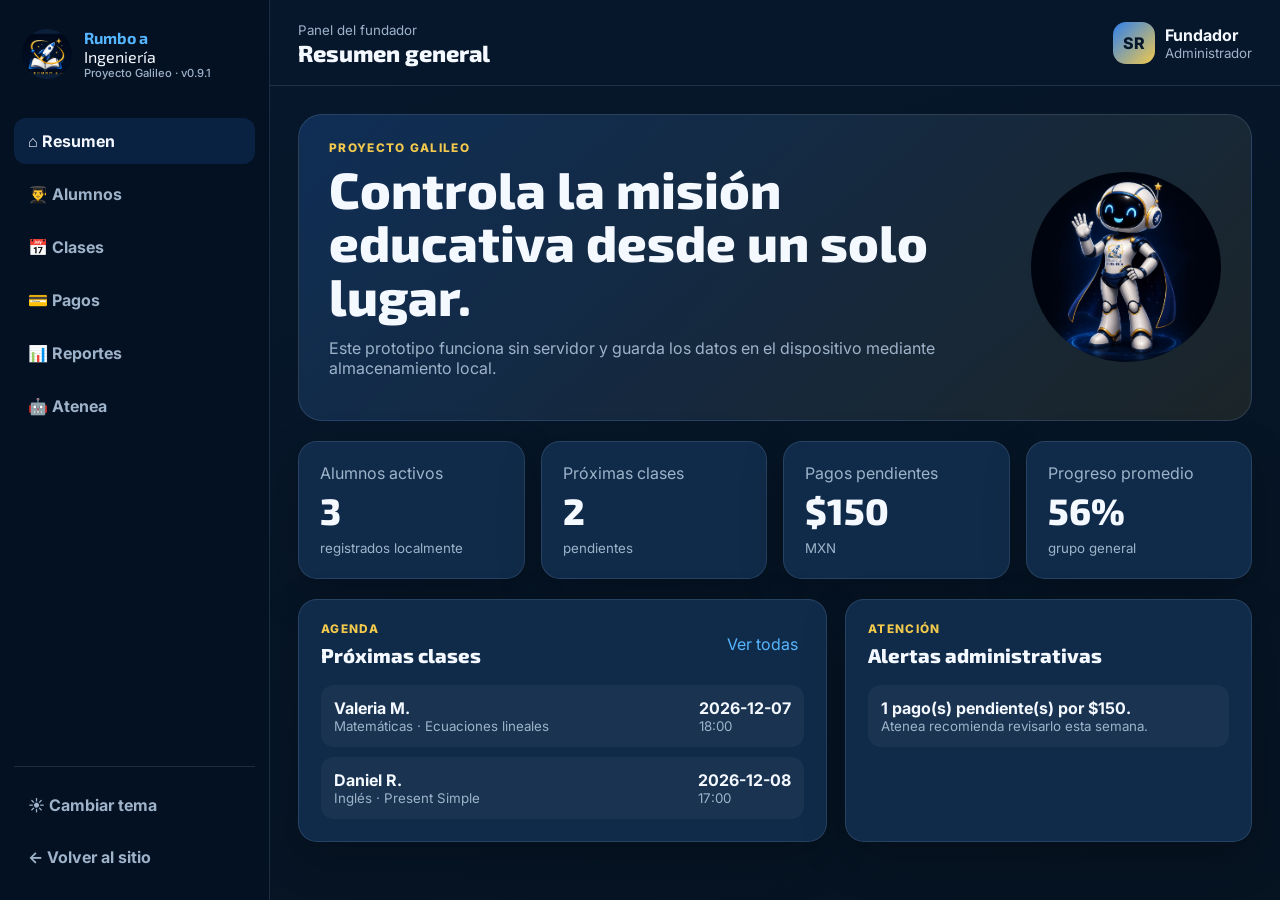
==== admin.html @ c438b839 "Add files via upload" ====
<!doctype html>
<html lang="es">
<head>
  <meta charset="utf-8">
  <meta name="viewport" content="width=device-width,initial-scale=1">
  <meta name="theme-color" content="#07182d">
  <title>Panel Galileo | Rumbo a Ingeniería v0.9.1</title>
  <link rel="icon" href="favicon.png">
  <link rel="preconnect" href="https://fonts.googleapis.com">
  <link rel="preconnect" href="https://fonts.gstatic.com" crossorigin>
  <link href="https://fonts.googleapis.com/css2?family=Exo+2:wght@600;700;800&family=Inter:wght@400;500;600;700&display=swap" rel="stylesheet">
  <link rel="stylesheet" href="admin.css">
</head>
<body>
<div class="app-shell">
  <aside class="sidebar" id="sidebar">
    <a href="index.html" class="brand"><img src="favicon.png" alt=""><span><b>Rumbo a</b> Ingeniería<small>Proyecto Galileo · v0.9.1</small></span></a>
    <nav>
      <button class="nav-item active" data-view="dashboard">⌂ <span>Resumen</span></button>
      <button class="nav-item" data-view="students">👨‍🎓 <span>Alumnos</span></button>
      <button class="nav-item" data-view="classes">📅 <span>Clases</span></button>
      <button class="nav-item" data-view="payments">💳 <span>Pagos</span></button>
      <button class="nav-item" data-view="reports">📊 <span>Reportes</span></button>
      <button class="nav-item" data-view="athena">🤖 <span>Atenea</span></button>
    </nav>
    <div class="sidebar-bottom">
      <button id="themeToggle">☀ Cambiar tema</button>
      <a href="index.html">← Volver al sitio</a>
    </div>
  </aside>

  <main>
    <header class="topbar">
      <button id="menuBtn" aria-label="Abrir menú">☰</button>
      <div><small>Panel del fundador</small><h1 id="viewTitle">Resumen general</h1></div>
      <div class="founder"><span>SR</span><div><b>Fundador</b><small>Administrador</small></div></div>
    </header>

    <section class="view active" id="dashboard-view">
      <div class="welcome-card">
        <div><p class="eyebrow">Proyecto Galileo</p><h2>Controla la misión educativa desde un solo lugar.</h2><p>Este prototipo funciona sin servidor y guarda los datos en el dispositivo mediante almacenamiento local.</p></div>
        <img src="atenea.jpg" alt="Atenea">
      </div>
      <div class="stats-grid">
        <article><span>Alumnos activos</span><strong id="statStudents">0</strong><small>registrados localmente</small></article>
        <article><span>Próximas clases</span><strong id="statClasses">0</strong><small>pendientes</small></article>
        <article><span>Pagos pendientes</span><strong id="statPending">$0</strong><small>MXN</small></article>
        <article><span>Progreso promedio</span><strong id="statProgress">0%</strong><small>grupo general</small></article>
      </div>
      <div class="dashboard-columns">
        <article class="panel">
          <div class="panel-head"><div><p class="eyebrow">Agenda</p><h3>Próximas clases</h3></div><button data-go="classes">Ver todas</button></div>
          <div id="upcomingList" class="list-stack"></div>
        </article>
        <article class="panel">
          <div class="panel-head"><div><p class="eyebrow">Atención</p><h3>Alertas administrativas</h3></div></div>
          <div id="alertsList" class="list-stack"></div>
        </article>
      </div>
    </section>

    <section class="view" id="students-view">
      <div class="section-head">
        <div><p class="eyebrow">Gestión académica</p><h2>Alumnos</h2><p>Registra perfiles, materias, progreso y observaciones.</p></div>
        <button class="primary" id="addStudentBtn">+ Nuevo alumno</button>
      </div>
      <div class="toolbar"><input id="studentSearch" type="search" placeholder="Buscar por nombre, grado o materia..."><select id="studentFilter"><option value="all">Todas las materias</option><option>Matemáticas</option><option>Física</option><option>Inglés</option></select></div>
      <div id="studentsGrid" class="students-grid"></div>
    </section>

    <section class="view" id="classes-view">
      <div class="section-head">
        <div><p class="eyebrow">Agenda Galileo</p><h2>Clases</h2><p>Programa sesiones y registra su estado.</p></div>
        <button class="primary" id="addClassBtn">+ Programar clase</button>
      </div>
      <div id="classesTable" class="table-wrap"></div>
    </section>

    <section class="view" id="payments-view">
      <div class="section-head">
        <div><p class="eyebrow">Control financiero</p><h2>Pagos</h2><p>Registra pagos completados y pendientes.</p></div>
        <button class="primary" id="addPaymentBtn">+ Registrar pago</button>
      </div>
      <div id="paymentsTable" class="table-wrap"></div>
    </section>

    <section class="view" id="reports-view">
      <div class="section-head"><div><p class="eyebrow">Seguimiento</p><h2>Reportes</h2><p>Resumen académico y administrativo del grupo.</p></div><button class="primary" id="printReport">Imprimir reporte</button></div>
      <div class="report-grid">
        <article class="panel"><h3>Progreso por materia</h3><div id="subjectBars"></div></article>
        <article class="panel"><h3>Indicadores generales</h3><div id="reportMetrics" class="metric-list"></div></article>
      </div>
      <article class="panel report-table"><h3>Resumen de alumnos</h3><div id="reportStudents"></div></article>
    </section>

    <section class="view" id="athena-view">
      <div class="athena-admin">
        <div class="athena-visual"><img src="atenea.jpg" alt="Atenea"></div>
        <div class="athena-content"><p class="eyebrow">Atenea Administrativa · Prototipo</p><h2>Consulta rápidamente el estado de la plataforma</h2><div id="athenaChat" class="chat"><p class="bot">Hola. Puedo mostrarte alumnos, clases, pagos pendientes y progreso general.</p></div><div class="quick-actions"><button>¿Cuántos alumnos hay?</button><button>¿Quién tiene clase próxima?</button><button>¿Cuánto falta por cobrar?</button><button>¿Cuál es el progreso promedio?</button></div><form id="athenaAdminForm"><input id="athenaAdminInput" placeholder="Escribe una pregunta administrativa..."><button>Enviar</button></form></div>
      </div>
    </section>
  </main>
</div>

<dialog id="studentDialog"><form method="dialog" id="studentForm"><h3>Registrar alumno</h3><input type="hidden" name="id"><label>Nombre<input name="name" required></label><label>Edad<input name="age" type="number" min="5" max="99" required></label><label>Grado escolar<input name="grade" required placeholder="Ej. 2° secundaria"></label><label>Materia<select name="subject" required><option>Matemáticas</option><option>Física</option><option>Inglés</option></select></label><label>Progreso (%)<input name="progress" type="number" min="0" max="100" value="25" required></label><label>Objetivo<textarea name="goal" rows="3"></textarea></label><label>Observaciones<textarea name="notes" rows="3"></textarea></label><div class="dialog-actions"><button value="cancel">Cancelar</button><button class="primary" value="default" id="saveStudent">Guardar</button></div></form></dialog>

<dialog id="classDialog"><form method="dialog" id="classForm"><h3>Programar clase</h3><label>Alumno<select name="student" required></select></label><label>Materia<select name="subject" required><option>Matemáticas</option><option>Física</option><option>Inglés</option></select></label><label>Fecha<input name="date" type="date" required></label><label>Hora<input name="time" type="time" required></label><label>Duración<select name="duration"><option>60 min</option><option>90 min</option></select></label><label>Estado<select name="status"><option>Pendiente</option><option>Completada</option><option>Cancelada</option></select></label><label>Tema<input name="topic" placeholder="Tema principal"></label><div class="dialog-actions"><button value="cancel">Cancelar</button><button class="primary" value="default" id="saveClass">Guardar</button></div></form></dialog>

<dialog id="paymentDialog"><form method="dialog" id="paymentForm"><h3>Registrar pago</h3><label>Alumno<select name="student" required></select></label><label>Concepto<select name="concept"><option>Clase individual</option><option>Paquete de 4 clases</option><option>Otro</option></select></label><label>Monto (MXN)<input name="amount" type="number" min="0" required></label><label>Fecha<input name="date" type="date" required></label><label>Estado<select name="status"><option>Pendiente</option><option>Completado</option></select></label><div class="dialog-actions"><button value="cancel">Cancelar</button><button class="primary" value="default" id="savePayment">Guardar</button></div></form></dialog>


<dialog id="profileDialog" class="wide-dialog"><div id="profileContent"></div></dialog>
<dialog id="academicRecordDialog"><form method="dialog" id="academicRecordForm"><h3 id="recordDialogTitle">Nuevo registro</h3><input type="hidden" name="studentId"><input type="hidden" name="recordType"><label>Título<input name="title" required></label><label>Fecha<input name="date" type="date" required></label><label id="recordValueLabel">Resultado<input name="value"></label><label>Descripción<textarea name="description" rows="4"></textarea></label><div class="dialog-actions"><button value="cancel">Cancelar</button><button class="primary" value="default" id="saveAcademicRecord">Guardar</button></div></form></dialog>
<script src="admin.js"></script>
</body>
</html>
---- admin.css ----
:root{--navy:#07182d;--navy2:#0b2341;--panel:#102b49;--panel2:#0d223b;--text:#f4f8ff;--muted:#9eb3ca;--blue:#2f80ed;--blue2:#55b6ff;--gold:#f2c94c;--green:#39c98a;--red:#ff6b7a;--line:rgba(151,184,224,.17);--shadow:0 16px 44px rgba(0,0,0,.22)}
*{box-sizing:border-box}html{scroll-behavior:smooth}body{margin:0;background:linear-gradient(160deg,#07182d,#061321);color:var(--text);font-family:Inter,sans-serif;min-height:100vh}body.light{--navy:#eef5ff;--navy2:#e2edfa;--panel:#fff;--panel2:#f5f9ff;--text:#10233c;--muted:#5b6d82;--line:rgba(30,70,115,.15);background:#eef5ff}button,input,select,textarea{font:inherit}.app-shell{display:grid;grid-template-columns:270px 1fr;min-height:100vh}.sidebar{position:sticky;top:0;height:100vh;padding:20px 14px;border-right:1px solid var(--line);background:rgba(5,18,34,.94);backdrop-filter:blur(18px);display:flex;flex-direction:column;z-index:20}body.light .sidebar{background:rgba(255,255,255,.95)}.brand{display:flex;align-items:center;gap:12px;text-decoration:none;color:var(--text);padding:8px}.brand img{width:50px;height:50px;border-radius:50%}.brand span{display:grid;font-family:"Exo 2"}.brand b{color:var(--blue2)}.brand small{font:500 .7rem Inter;color:var(--muted)}nav{display:grid;gap:7px;margin-top:30px}.nav-item,.sidebar-bottom button,.sidebar-bottom a{border:0;background:transparent;color:var(--muted);padding:13px 14px;border-radius:12px;text-align:left;text-decoration:none;font-weight:700;cursor:pointer}.nav-item:hover,.nav-item.active{background:rgba(47,128,237,.15);color:var(--text)}.sidebar-bottom{margin-top:auto;display:grid;gap:6px;border-top:1px solid var(--line);padding-top:15px}main{min-width:0}.topbar{min-height:86px;display:flex;align-items:center;gap:16px;justify-content:space-between;padding:15px 28px;border-bottom:1px solid var(--line);position:sticky;top:0;background:rgba(7,24,45,.88);backdrop-filter:blur(16px);z-index:10}body.light .topbar{background:rgba(238,245,255,.9)}#menuBtn{display:none;border:1px solid var(--line);background:var(--panel);color:var(--text);border-radius:10px;padding:9px 12px}.topbar h1{font:800 1.45rem "Exo 2";margin:0}.topbar small{color:var(--muted)}.founder{display:flex;align-items:center;gap:10px}.founder>span{width:42px;height:42px;border-radius:13px;display:grid;place-items:center;background:linear-gradient(135deg,var(--blue),var(--gold));color:#07182d;font-weight:800}.founder div{display:grid}.view{display:none;padding:28px;max-width:1500px;margin:auto}.view.active{display:block}.eyebrow{margin:0 0 7px;color:var(--gold);font-weight:800;text-transform:uppercase;letter-spacing:.11em;font-size:.74rem}.welcome-card{display:grid;grid-template-columns:1fr 220px;align-items:center;padding:26px 30px;border-radius:24px;background:linear-gradient(135deg,rgba(47,128,237,.22),rgba(242,201,76,.09));border:1px solid var(--line);overflow:hidden}.welcome-card h2,.section-head h2,.athena-content h2{font:800 clamp(2rem,4vw,3.2rem)/1.04 "Exo 2";margin:0 0 12px}.welcome-card p:last-child,.section-head p:last-child{color:var(--muted)}.welcome-card img{width:190px;height:190px;object-fit:cover;border-radius:50%;justify-self:end}.stats-grid{display:grid;grid-template-columns:repeat(4,1fr);gap:16px;margin:20px 0}.stats-grid article,.panel{background:var(--panel);border:1px solid var(--line);border-radius:19px;box-shadow:var(--shadow)}.stats-grid article{padding:21px}.stats-grid span,.stats-grid small{color:var(--muted)}.stats-grid strong{display:block;font:800 2.3rem "Exo 2";margin:5px 0}.dashboard-columns,.report-grid{display:grid;grid-template-columns:1.3fr 1fr;gap:18px}.panel{padding:22px}.panel-head,.section-head{display:flex;align-items:center;justify-content:space-between;gap:20px}.panel-head h3,.panel h3{font:800 1.25rem "Exo 2";margin:0}.panel-head button{border:0;background:none;color:var(--blue2);cursor:pointer}.list-stack{display:grid;gap:10px;margin-top:18px}.list-item{display:flex;justify-content:space-between;gap:16px;padding:13px;border-radius:13px;background:rgba(255,255,255,.04)}.list-item span{display:grid}.list-item small{color:var(--muted)}.empty{padding:25px;text-align:center;color:var(--muted);border:1px dashed var(--line);border-radius:14px}.primary{border:0;background:linear-gradient(135deg,var(--blue),#1768d5);color:white;padding:12px 17px;border-radius:12px;font-weight:800;cursor:pointer}.section-head{margin-bottom:20px}.toolbar{display:flex;gap:12px;margin-bottom:18px}.toolbar input{flex:1}.toolbar input,.toolbar select,dialog input,dialog select,dialog textarea,.athena-content input{background:var(--panel);color:var(--text);border:1px solid var(--line);border-radius:11px;padding:12px 13px}.students-grid{display:grid;grid-template-columns:repeat(3,1fr);gap:16px}.student-card{background:var(--panel);border:1px solid var(--line);border-radius:18px;padding:20px}.student-top{display:flex;gap:12px;align-items:center}.student-avatar{width:50px;height:50px;border-radius:15px;display:grid;place-items:center;background:linear-gradient(135deg,var(--blue),var(--gold));color:#07182d;font-weight:800}.student-card h3{margin:0;font-family:"Exo 2"}.student-card p,.student-card small{color:var(--muted)}.progress{height:8px;background:rgba(150,170,195,.15);border-radius:10px;overflow:hidden}.progress i{display:block;height:100%;background:linear-gradient(90deg,var(--blue),var(--gold))}.student-actions{display:flex;gap:8px;margin-top:14px}.student-actions button,.table-wrap button{border:1px solid var(--line);background:transparent;color:var(--text);border-radius:9px;padding:8px 10px;cursor:pointer}.table-wrap{overflow:auto;background:var(--panel);border:1px solid var(--line);border-radius:18px}.table-wrap table{width:100%;border-collapse:collapse;min-width:760px}.table-wrap th,.table-wrap td{padding:14px 16px;text-align:left;border-bottom:1px solid var(--line)}.table-wrap th{color:var(--muted);font-size:.8rem;text-transform:uppercase}.badge-status{display:inline-block;padding:6px 9px;border-radius:20px;font-size:.77rem;font-weight:800}.pending{background:rgba(242,201,76,.15);color:var(--gold)}.completed{background:rgba(57,201,138,.14);color:var(--green)}.cancelled{background:rgba(255,107,122,.12);color:var(--red)}.bar-row{margin:16px 0}.bar-row div:first-child{display:flex;justify-content:space-between;margin-bottom:7px}.metric-list{display:grid;gap:12px}.metric-list div{display:flex;justify-content:space-between;padding:13px;border-radius:12px;background:rgba(255,255,255,.04)}.report-table{margin-top:18px}.athena-admin{display:grid;grid-template-columns:380px 1fr;gap:25px;align-items:stretch}.athena-visual{background:radial-gradient(circle at center,#174d82,transparent 68%);border:1px solid var(--line);border-radius:24px;display:grid;place-items:center;min-height:620px}.athena-visual img{width:100%;max-height:600px;object-fit:contain}.athena-content{background:var(--panel);border:1px solid var(--line);border-radius:24px;padding:26px}.chat{height:300px;overflow:auto;padding:12px;background:var(--panel2);border-radius:15px;margin:20px 0}.chat p{max-width:85%;padding:11px 13px;border-radius:13px}.chat .bot{background:rgba(47,128,237,.16)}.chat .user{margin-left:auto;background:var(--blue);color:white}.quick-actions{display:flex;gap:8px;overflow:auto}.quick-actions button{white-space:nowrap;border:1px solid var(--line);background:transparent;color:var(--text);border-radius:10px;padding:9px}.athena-content form{display:flex;gap:9px;margin-top:15px}.athena-content input{flex:1}dialog{border:1px solid var(--line);background:var(--navy2);color:var(--text);border-radius:20px;width:min(530px,calc(100% - 28px));box-shadow:0 30px 90px rgba(0,0,0,.55)}dialog::backdrop{background:rgba(0,0,0,.65)}dialog form{display:grid;gap:12px}dialog h3{font:800 1.5rem "Exo 2";margin:0 0 8px}dialog label{display:grid;gap:6px;font-size:.86rem}.dialog-actions{display:flex;justify-content:flex-end;gap:10px;margin-top:6px}.dialog-actions button{padding:10px 15px;border-radius:10px;border:1px solid var(--line);background:transparent;color:var(--text)}@media(max-width:1050px){.app-shell{grid-template-columns:82px 1fr}.brand span,.nav-item span,.sidebar-bottom{display:none}.nav-item{text-align:center;font-size:1.2rem}.sidebar{align-items:center}.brand img{width:48px}.students-grid{grid-template-columns:repeat(2,1fr)}}@media(max-width:760px){.app-shell{display:block}.sidebar{position:fixed;left:-280px;width:270px;transition:.25s}.sidebar.open{left:0}.brand span,.nav-item span,.sidebar-bottom{display:grid}.nav-item{text-align:left;font-size:1rem}.topbar{padding:12px 16px}#menuBtn{display:block}.founder div{display:none}.view{padding:18px}.welcome-card{grid-template-columns:1fr}.welcome-card img{width:120px;height:120px;justify-self:start}.stats-grid{grid-template-columns:repeat(2,1fr)}.dashboard-columns,.report-grid,.athena-admin{grid-template-columns:1fr}.students-grid{grid-template-columns:1fr}.athena-visual{min-height:300px}.athena-visual img{max-height:330px}.section-head{align-items:flex-start;flex-direction:column}.toolbar{flex-direction:column}}@media print{.sidebar,.topbar,.section-head button{display:none!important}.app-shell{display:block}.view{display:none!important}#reports-view{display:block!important;padding:0}.panel{box-shadow:none}}

.wide-dialog{width:min(1050px,calc(100% - 24px));max-height:92vh;padding:0;overflow:auto}.student-card .profile-open{width:100%;margin-top:12px;border:0;background:linear-gradient(135deg,var(--blue),#1768d5);color:white;font-weight:800}.profile-shell{padding:26px}.profile-header{display:grid;grid-template-columns:auto 1fr auto;gap:18px;align-items:center;padding-bottom:22px;border-bottom:1px solid var(--line)}.profile-header .student-avatar{width:72px;height:72px;font-size:1.25rem}.profile-header h2{font:800 2rem "Exo 2";margin:0}.profile-header p{margin:4px 0;color:var(--muted)}.profile-close{border:1px solid var(--line);background:transparent;color:var(--text);width:40px;height:40px;border-radius:12px;font-size:1.3rem}.profile-stats{display:grid;grid-template-columns:repeat(4,1fr);gap:12px;margin:20px 0}.profile-stat{padding:16px;border:1px solid var(--line);border-radius:15px;background:rgba(255,255,255,.035)}.profile-stat span{display:block;color:var(--muted);font-size:.8rem}.profile-stat strong{display:block;font:800 1.8rem "Exo 2";margin-top:3px}.profile-tabs{display:flex;gap:8px;overflow:auto;padding-bottom:10px}.profile-tab{white-space:nowrap;border:1px solid var(--line);background:transparent;color:var(--muted);padding:10px 13px;border-radius:10px}.profile-tab.active{background:var(--blue);color:white}.profile-panel{display:none;margin-top:15px}.profile-panel.active{display:block}.academic-toolbar{display:flex;justify-content:space-between;align-items:center;gap:15px;margin-bottom:12px}.academic-toolbar h3{margin:0;font-family:"Exo 2"}.academic-toolbar button{border:0;background:var(--blue);color:white;border-radius:10px;padding:9px 12px;font-weight:800}.record-list{display:grid;gap:10px}.record-card{display:grid;grid-template-columns:110px 1fr auto;gap:14px;align-items:start;padding:15px;border:1px solid var(--line);border-radius:14px;background:rgba(255,255,255,.035)}.record-date{color:var(--muted);font-size:.82rem}.record-card h4{margin:0 0 4px;font-family:"Exo 2"}.record-card p{margin:0;color:var(--muted)}.record-value{display:block;font-weight:800;color:var(--gold)}.record-card button{border:0;background:transparent;color:var(--red);cursor:pointer}.timeline{position:relative;padding-left:22px}.timeline:before{content:"";position:absolute;left:6px;top:8px;bottom:8px;width:2px;background:var(--line)}.timeline-item{position:relative;padding:0 0 20px 16px}.timeline-item:before{content:"";position:absolute;left:-21px;top:5px;width:10px;height:10px;border-radius:50%;background:var(--blue2);box-shadow:0 0 0 4px var(--panel)}.timeline-item small{color:var(--muted)}.notes-box{padding:18px;border-radius:15px;background:rgba(47,128,237,.08);border:1px solid var(--line)}@media(max-width:700px){.profile-stats{grid-template-columns:1fr 1fr}.profile-header{grid-template-columns:auto 1fr}.profile-close{position:absolute;right:16px;top:16px}.record-card{grid-template-columns:1fr}.wide-dialog{max-height:96vh}.profile-shell{padding:18px}}
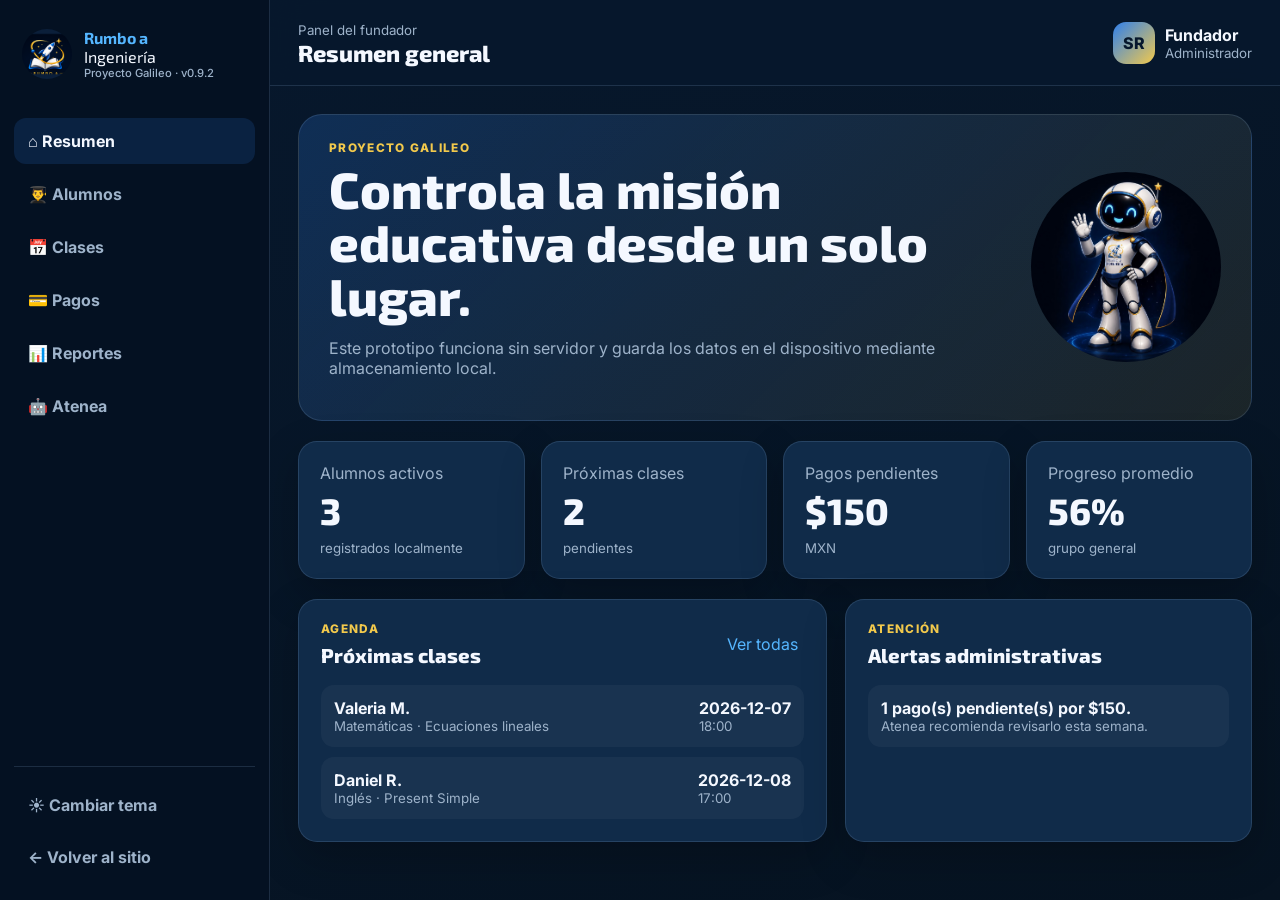
==== commit f8383c56: "Add files via upload" ====
--- a/admin.html
+++ b/admin.html
@@ -4,7 +4,7 @@
   <meta charset="utf-8">
   <meta name="viewport" content="width=device-width,initial-scale=1">
   <meta name="theme-color" content="#07182d">
-  <title>Panel Galileo | Rumbo a Ingeniería v0.9.1</title>
+  <title>Panel Galileo | Rumbo a Ingeniería v0.9.2</title>
   <link rel="icon" href="favicon.png">
   <link rel="preconnect" href="https://fonts.googleapis.com">
   <link rel="preconnect" href="https://fonts.gstatic.com" crossorigin>
@@ -14,7 +14,7 @@
 <body>
 <div class="app-shell">
   <aside class="sidebar" id="sidebar">
-    <a href="index.html" class="brand"><img src="favicon.png" alt=""><span><b>Rumbo a</b> Ingeniería<small>Proyecto Galileo · v0.9.1</small></span></a>
+    <a href="index.html" class="brand"><img src="favicon.png" alt=""><span><b>Rumbo a</b> Ingeniería<small>Proyecto Galileo · v0.9.2</small></span></a>
     <nav>
       <button class="nav-item active" data-view="dashboard">⌂ <span>Resumen</span></button>
       <button class="nav-item" data-view="students">👨‍🎓 <span>Alumnos</span></button>
@@ -73,7 +73,33 @@
         <div><p class="eyebrow">Agenda Galileo</p><h2>Clases</h2><p>Programa sesiones y registra su estado.</p></div>
         <button class="primary" id="addClassBtn">+ Programar clase</button>
       </div>
+      
+      <div class="calendar-toolbar">
+        <button id="prevMonth" aria-label="Mes anterior">←</button>
+        <div>
+          <small>Calendario mensual</small>
+          <h3 id="calendarTitle">Mes</h3>
+        </div>
+        <button id="todayMonth">Hoy</button>
+        <button id="nextMonth" aria-label="Mes siguiente">→</button>
+      </div>
+      <div class="calendar-layout">
+        <div class="calendar-panel">
+          <div class="calendar-weekdays">
+            <span>Lun</span><span>Mar</span><span>Mié</span><span>Jue</span><span>Vie</span><span>Sáb</span><span>Dom</span>
+          </div>
+          <div id="calendarGrid" class="calendar-grid"></div>
+        </div>
+        <aside class="day-agenda panel">
+          <div class="panel-head">
+            <div><p class="eyebrow">Agenda del día</p><h3 id="selectedDayTitle">Selecciona una fecha</h3></div>
+          </div>
+          <div id="selectedDayClasses" class="list-stack"></div>
+        </aside>
+      </div>
+      <h3 class="table-section-title">Todas las clases</h3>
       <div id="classesTable" class="table-wrap"></div>
+
     </section>
 
     <section class="view" id="payments-view">
@@ -106,7 +132,36 @@
 
 <dialog id="classDialog"><form method="dialog" id="classForm"><h3>Programar clase</h3><label>Alumno<select name="student" required></select></label><label>Materia<select name="subject" required><option>Matemáticas</option><option>Física</option><option>Inglés</option></select></label><label>Fecha<input name="date" type="date" required></label><label>Hora<input name="time" type="time" required></label><label>Duración<select name="duration"><option>60 min</option><option>90 min</option></select></label><label>Estado<select name="status"><option>Pendiente</option><option>Completada</option><option>Cancelada</option></select></label><label>Tema<input name="topic" placeholder="Tema principal"></label><div class="dialog-actions"><button value="cancel">Cancelar</button><button class="primary" value="default" id="saveClass">Guardar</button></div></form></dialog>
 
-<dialog id="paymentDialog"><form method="dialog" id="paymentForm"><h3>Registrar pago</h3><label>Alumno<select name="student" required></select></label><label>Concepto<select name="concept"><option>Clase individual</option><option>Paquete de 4 clases</option><option>Otro</option></select></label><label>Monto (MXN)<input name="amount" type="number" min="0" required></label><label>Fecha<input name="date" type="date" required></label><label>Estado<select name="status"><option>Pendiente</option><option>Completado</option></select></label><div class="dialog-actions"><button value="cancel">Cancelar</button><button class="primary" value="default" id="savePayment">Guardar</button></div></form></dialog>
+
+<dialog id="paymentDialog">
+  <form method="dialog" id="paymentForm">
+    <h3>Registrar pago</h3>
+    <label>Alumno<select name="student" required></select></label>
+    <label>Modalidad
+      <select name="concept" id="paymentConcept" required>
+        <optgroup label="Primaria">
+          <option value="Primaria · Clase Estándar (1 h)" data-price="80">Clase Estándar · 1 hora — $80</option>
+          <option value="Primaria · Clase Profunda (1 h 30 min)" data-price="100">Clase Profunda · 1 h 30 min — $100</option>
+          <option value="Primaria · Paquete Estándar (4 × 1 h)" data-price="300">Paquete Estándar · 4 × 1 hora — $300</option>
+          <option value="Primaria · Paquete Profundo (4 × 1 h 30 min)" data-price="350">Paquete Profundo · 4 × 1 h 30 min — $350</option>
+        </optgroup>
+        <optgroup label="Secundaria">
+          <option value="Secundaria · Clase Estándar (1 h)" data-price="120">Clase Estándar · 1 hora — $120</option>
+          <option value="Secundaria · Clase Profunda (1 h 30 min)" data-price="150">Clase Profunda · 1 h 30 min — $150</option>
+          <option value="Secundaria · Paquete Estándar (4 × 1 h)" data-price="450">Paquete Estándar · 4 × 1 hora — $450</option>
+          <option value="Secundaria · Paquete Profundo (4 × 1 h 30 min)" data-price="550">Paquete Profundo · 4 × 1 h 30 min — $550</option>
+        </optgroup>
+        <option value="Otro" data-price="">Otro concepto</option>
+      </select>
+    </label>
+    <label>Monto (MXN)<input name="amount" id="paymentAmount" type="number" min="0" required></label>
+    <p class="form-hint" id="paymentHint">El monto se completa automáticamente según la modalidad.</p>
+    <label>Fecha<input name="date" type="date" required></label>
+    <label>Estado<select name="status"><option>Pendiente</option><option>Completado</option></select></label>
+    <div class="dialog-actions"><button value="cancel">Cancelar</button><button class="primary" value="default" id="savePayment">Guardar</button></div>
+  </form>
+</dialog>
+
 
 
 <dialog id="profileDialog" class="wide-dialog"><div id="profileContent"></div></dialog>
--- a/admin.css
+++ b/admin.css
@@ -3,3 +3,39 @@
 *{box-sizing:border-box}html{scroll-behavior:smooth}body{margin:0;background:linear-gradient(160deg,#07182d,#061321);color:var(--text);font-family:Inter,sans-serif;min-height:100vh}body.light{--navy:#eef5ff;--navy2:#e2edfa;--panel:#fff;--panel2:#f5f9ff;--text:#10233c;--muted:#5b6d82;--line:rgba(30,70,115,.15);background:#eef5ff}button,input,select,textarea{font:inherit}.app-shell{display:grid;grid-template-columns:270px 1fr;min-height:100vh}.sidebar{position:sticky;top:0;height:100vh;padding:20px 14px;border-right:1px solid var(--line);background:rgba(5,18,34,.94);backdrop-filter:blur(18px);display:flex;flex-direction:column;z-index:20}body.light .sidebar{background:rgba(255,255,255,.95)}.brand{display:flex;align-items:center;gap:12px;text-decoration:none;color:var(--text);padding:8px}.brand img{width:50px;height:50px;border-radius:50%}.brand span{display:grid;font-family:"Exo 2"}.brand b{color:var(--blue2)}.brand small{font:500 .7rem Inter;color:var(--muted)}nav{display:grid;gap:7px;margin-top:30px}.nav-item,.sidebar-bottom button,.sidebar-bottom a{border:0;background:transparent;color:var(--muted);padding:13px 14px;border-radius:12px;text-align:left;text-decoration:none;font-weight:700;cursor:pointer}.nav-item:hover,.nav-item.active{background:rgba(47,128,237,.15);color:var(--text)}.sidebar-bottom{margin-top:auto;display:grid;gap:6px;border-top:1px solid var(--line);padding-top:15px}main{min-width:0}.topbar{min-height:86px;display:flex;align-items:center;gap:16px;justify-content:space-between;padding:15px 28px;border-bottom:1px solid var(--line);position:sticky;top:0;background:rgba(7,24,45,.88);backdrop-filter:blur(16px);z-index:10}body.light .topbar{background:rgba(238,245,255,.9)}#menuBtn{display:none;border:1px solid var(--line);background:var(--panel);color:var(--text);border-radius:10px;padding:9px 12px}.topbar h1{font:800 1.45rem "Exo 2";margin:0}.topbar small{color:var(--muted)}.founder{display:flex;align-items:center;gap:10px}.founder>span{width:42px;height:42px;border-radius:13px;display:grid;place-items:center;background:linear-gradient(135deg,var(--blue),var(--gold));color:#07182d;font-weight:800}.founder div{display:grid}.view{display:none;padding:28px;max-width:1500px;margin:auto}.view.active{display:block}.eyebrow{margin:0 0 7px;color:var(--gold);font-weight:800;text-transform:uppercase;letter-spacing:.11em;font-size:.74rem}.welcome-card{display:grid;grid-template-columns:1fr 220px;align-items:center;padding:26px 30px;border-radius:24px;background:linear-gradient(135deg,rgba(47,128,237,.22),rgba(242,201,76,.09));border:1px solid var(--line);overflow:hidden}.welcome-card h2,.section-head h2,.athena-content h2{font:800 clamp(2rem,4vw,3.2rem)/1.04 "Exo 2";margin:0 0 12px}.welcome-card p:last-child,.section-head p:last-child{color:var(--muted)}.welcome-card img{width:190px;height:190px;object-fit:cover;border-radius:50%;justify-self:end}.stats-grid{display:grid;grid-template-columns:repeat(4,1fr);gap:16px;margin:20px 0}.stats-grid article,.panel{background:var(--panel);border:1px solid var(--line);border-radius:19px;box-shadow:var(--shadow)}.stats-grid article{padding:21px}.stats-grid span,.stats-grid small{color:var(--muted)}.stats-grid strong{display:block;font:800 2.3rem "Exo 2";margin:5px 0}.dashboard-columns,.report-grid{display:grid;grid-template-columns:1.3fr 1fr;gap:18px}.panel{padding:22px}.panel-head,.section-head{display:flex;align-items:center;justify-content:space-between;gap:20px}.panel-head h3,.panel h3{font:800 1.25rem "Exo 2";margin:0}.panel-head button{border:0;background:none;color:var(--blue2);cursor:pointer}.list-stack{display:grid;gap:10px;margin-top:18px}.list-item{display:flex;justify-content:space-between;gap:16px;padding:13px;border-radius:13px;background:rgba(255,255,255,.04)}.list-item span{display:grid}.list-item small{color:var(--muted)}.empty{padding:25px;text-align:center;color:var(--muted);border:1px dashed var(--line);border-radius:14px}.primary{border:0;background:linear-gradient(135deg,var(--blue),#1768d5);color:white;padding:12px 17px;border-radius:12px;font-weight:800;cursor:pointer}.section-head{margin-bottom:20px}.toolbar{display:flex;gap:12px;margin-bottom:18px}.toolbar input{flex:1}.toolbar input,.toolbar select,dialog input,dialog select,dialog textarea,.athena-content input{background:var(--panel);color:var(--text);border:1px solid var(--line);border-radius:11px;padding:12px 13px}.students-grid{display:grid;grid-template-columns:repeat(3,1fr);gap:16px}.student-card{background:var(--panel);border:1px solid var(--line);border-radius:18px;padding:20px}.student-top{display:flex;gap:12px;align-items:center}.student-avatar{width:50px;height:50px;border-radius:15px;display:grid;place-items:center;background:linear-gradient(135deg,var(--blue),var(--gold));color:#07182d;font-weight:800}.student-card h3{margin:0;font-family:"Exo 2"}.student-card p,.student-card small{color:var(--muted)}.progress{height:8px;background:rgba(150,170,195,.15);border-radius:10px;overflow:hidden}.progress i{display:block;height:100%;background:linear-gradient(90deg,var(--blue),var(--gold))}.student-actions{display:flex;gap:8px;margin-top:14px}.student-actions button,.table-wrap button{border:1px solid var(--line);background:transparent;color:var(--text);border-radius:9px;padding:8px 10px;cursor:pointer}.table-wrap{overflow:auto;background:var(--panel);border:1px solid var(--line);border-radius:18px}.table-wrap table{width:100%;border-collapse:collapse;min-width:760px}.table-wrap th,.table-wrap td{padding:14px 16px;text-align:left;border-bottom:1px solid var(--line)}.table-wrap th{color:var(--muted);font-size:.8rem;text-transform:uppercase}.badge-status{display:inline-block;padding:6px 9px;border-radius:20px;font-size:.77rem;font-weight:800}.pending{background:rgba(242,201,76,.15);color:var(--gold)}.completed{background:rgba(57,201,138,.14);color:var(--green)}.cancelled{background:rgba(255,107,122,.12);color:var(--red)}.bar-row{margin:16px 0}.bar-row div:first-child{display:flex;justify-content:space-between;margin-bottom:7px}.metric-list{display:grid;gap:12px}.metric-list div{display:flex;justify-content:space-between;padding:13px;border-radius:12px;background:rgba(255,255,255,.04)}.report-table{margin-top:18px}.athena-admin{display:grid;grid-template-columns:380px 1fr;gap:25px;align-items:stretch}.athena-visual{background:radial-gradient(circle at center,#174d82,transparent 68%);border:1px solid var(--line);border-radius:24px;display:grid;place-items:center;min-height:620px}.athena-visual img{width:100%;max-height:600px;object-fit:contain}.athena-content{background:var(--panel);border:1px solid var(--line);border-radius:24px;padding:26px}.chat{height:300px;overflow:auto;padding:12px;background:var(--panel2);border-radius:15px;margin:20px 0}.chat p{max-width:85%;padding:11px 13px;border-radius:13px}.chat .bot{background:rgba(47,128,237,.16)}.chat .user{margin-left:auto;background:var(--blue);color:white}.quick-actions{display:flex;gap:8px;overflow:auto}.quick-actions button{white-space:nowrap;border:1px solid var(--line);background:transparent;color:var(--text);border-radius:10px;padding:9px}.athena-content form{display:flex;gap:9px;margin-top:15px}.athena-content input{flex:1}dialog{border:1px solid var(--line);background:var(--navy2);color:var(--text);border-radius:20px;width:min(530px,calc(100% - 28px));box-shadow:0 30px 90px rgba(0,0,0,.55)}dialog::backdrop{background:rgba(0,0,0,.65)}dialog form{display:grid;gap:12px}dialog h3{font:800 1.5rem "Exo 2";margin:0 0 8px}dialog label{display:grid;gap:6px;font-size:.86rem}.dialog-actions{display:flex;justify-content:flex-end;gap:10px;margin-top:6px}.dialog-actions button{padding:10px 15px;border-radius:10px;border:1px solid var(--line);background:transparent;color:var(--text)}@media(max-width:1050px){.app-shell{grid-template-columns:82px 1fr}.brand span,.nav-item span,.sidebar-bottom{display:none}.nav-item{text-align:center;font-size:1.2rem}.sidebar{align-items:center}.brand img{width:48px}.students-grid{grid-template-columns:repeat(2,1fr)}}@media(max-width:760px){.app-shell{display:block}.sidebar{position:fixed;left:-280px;width:270px;transition:.25s}.sidebar.open{left:0}.brand span,.nav-item span,.sidebar-bottom{display:grid}.nav-item{text-align:left;font-size:1rem}.topbar{padding:12px 16px}#menuBtn{display:block}.founder div{display:none}.view{padding:18px}.welcome-card{grid-template-columns:1fr}.welcome-card img{width:120px;height:120px;justify-self:start}.stats-grid{grid-template-columns:repeat(2,1fr)}.dashboard-columns,.report-grid,.athena-admin{grid-template-columns:1fr}.students-grid{grid-template-columns:1fr}.athena-visual{min-height:300px}.athena-visual img{max-height:330px}.section-head{align-items:flex-start;flex-direction:column}.toolbar{flex-direction:column}}@media print{.sidebar,.topbar,.section-head button{display:none!important}.app-shell{display:block}.view{display:none!important}#reports-view{display:block!important;padding:0}.panel{box-shadow:none}}
 
 .wide-dialog{width:min(1050px,calc(100% - 24px));max-height:92vh;padding:0;overflow:auto}.student-card .profile-open{width:100%;margin-top:12px;border:0;background:linear-gradient(135deg,var(--blue),#1768d5);color:white;font-weight:800}.profile-shell{padding:26px}.profile-header{display:grid;grid-template-columns:auto 1fr auto;gap:18px;align-items:center;padding-bottom:22px;border-bottom:1px solid var(--line)}.profile-header .student-avatar{width:72px;height:72px;font-size:1.25rem}.profile-header h2{font:800 2rem "Exo 2";margin:0}.profile-header p{margin:4px 0;color:var(--muted)}.profile-close{border:1px solid var(--line);background:transparent;color:var(--text);width:40px;height:40px;border-radius:12px;font-size:1.3rem}.profile-stats{display:grid;grid-template-columns:repeat(4,1fr);gap:12px;margin:20px 0}.profile-stat{padding:16px;border:1px solid var(--line);border-radius:15px;background:rgba(255,255,255,.035)}.profile-stat span{display:block;color:var(--muted);font-size:.8rem}.profile-stat strong{display:block;font:800 1.8rem "Exo 2";margin-top:3px}.profile-tabs{display:flex;gap:8px;overflow:auto;padding-bottom:10px}.profile-tab{white-space:nowrap;border:1px solid var(--line);background:transparent;color:var(--muted);padding:10px 13px;border-radius:10px}.profile-tab.active{background:var(--blue);color:white}.profile-panel{display:none;margin-top:15px}.profile-panel.active{display:block}.academic-toolbar{display:flex;justify-content:space-between;align-items:center;gap:15px;margin-bottom:12px}.academic-toolbar h3{margin:0;font-family:"Exo 2"}.academic-toolbar button{border:0;background:var(--blue);color:white;border-radius:10px;padding:9px 12px;font-weight:800}.record-list{display:grid;gap:10px}.record-card{display:grid;grid-template-columns:110px 1fr auto;gap:14px;align-items:start;padding:15px;border:1px solid var(--line);border-radius:14px;background:rgba(255,255,255,.035)}.record-date{color:var(--muted);font-size:.82rem}.record-card h4{margin:0 0 4px;font-family:"Exo 2"}.record-card p{margin:0;color:var(--muted)}.record-value{display:block;font-weight:800;color:var(--gold)}.record-card button{border:0;background:transparent;color:var(--red);cursor:pointer}.timeline{position:relative;padding-left:22px}.timeline:before{content:"";position:absolute;left:6px;top:8px;bottom:8px;width:2px;background:var(--line)}.timeline-item{position:relative;padding:0 0 20px 16px}.timeline-item:before{content:"";position:absolute;left:-21px;top:5px;width:10px;height:10px;border-radius:50%;background:var(--blue2);box-shadow:0 0 0 4px var(--panel)}.timeline-item small{color:var(--muted)}.notes-box{padding:18px;border-radius:15px;background:rgba(47,128,237,.08);border:1px solid var(--line)}@media(max-width:700px){.profile-stats{grid-template-columns:1fr 1fr}.profile-header{grid-template-columns:auto 1fr}.profile-close{position:absolute;right:16px;top:16px}.record-card{grid-template-columns:1fr}.wide-dialog{max-height:96vh}.profile-shell{padding:18px}}
+
+/* Proyecto Galileo v0.9.2: calendario visual y pagos inteligentes */
+.calendar-toolbar{display:flex;align-items:center;justify-content:flex-start;gap:12px;margin:18px 0}
+.calendar-toolbar>div{min-width:210px;text-align:center}
+.calendar-toolbar small{color:var(--muted)}
+.calendar-toolbar h3{margin:2px 0 0;font-family:"Exo 2";text-transform:capitalize}
+.calendar-toolbar button{border:1px solid var(--line);background:var(--panel);color:var(--text);padding:10px 13px;border-radius:11px;font-weight:800}
+.calendar-layout{display:grid;grid-template-columns:minmax(0,1.65fr) minmax(280px,.75fr);gap:18px;align-items:start}
+.calendar-panel{background:var(--panel);border:1px solid var(--line);border-radius:20px;padding:16px;box-shadow:var(--shadow)}
+.calendar-weekdays,.calendar-grid{display:grid;grid-template-columns:repeat(7,1fr);gap:7px}
+.calendar-weekdays span{text-align:center;color:var(--muted);font-size:.75rem;font-weight:800;padding:7px 0}
+.calendar-day{position:relative;min-height:105px;border:1px solid var(--line);border-radius:13px;background:rgba(255,255,255,.025);padding:9px;text-align:left;color:var(--text);overflow:hidden;cursor:pointer}
+.calendar-day:hover{border-color:var(--blue2);transform:translateY(-1px)}
+.calendar-day.outside{opacity:.35}
+.calendar-day.today{box-shadow:inset 0 0 0 2px var(--gold)}
+.calendar-day.selected{background:rgba(47,128,237,.16);border-color:var(--blue2)}
+.calendar-number{display:inline-flex;width:26px;height:26px;align-items:center;justify-content:center;border-radius:50%;font-weight:800}
+.calendar-day.today .calendar-number{background:var(--gold);color:#07182d}
+.day-events{display:grid;gap:4px;margin-top:5px}
+.calendar-event{display:block;padding:4px 6px;border-radius:7px;background:rgba(47,128,237,.18);font-size:.68rem;white-space:nowrap;overflow:hidden;text-overflow:ellipsis}
+.calendar-event.completed{background:rgba(39,174,96,.18)}
+.calendar-event.cancelled{background:rgba(235,87,87,.16);text-decoration:line-through}
+.more-events{font-size:.67rem;color:var(--muted)}
+.day-agenda{position:sticky;top:90px}
+.day-class{padding:13px;border:1px solid var(--line);border-radius:13px;background:rgba(255,255,255,.03)}
+.day-class time{font-weight:800;color:var(--gold)}
+.day-class h4{margin:5px 0 2px;font-family:"Exo 2"}
+.day-class p{margin:0;color:var(--muted);font-size:.84rem}
+.table-section-title{margin:28px 0 12px;font-family:"Exo 2"}
+.form-hint{margin:-4px 0 6px;color:var(--muted);font-size:.78rem}
+.payment-price-grid{display:grid;grid-template-columns:repeat(4,1fr);gap:10px;margin:0 0 18px}
+.payment-price-grid article{padding:12px;border:1px solid var(--line);border-radius:13px;background:rgba(255,255,255,.025)}
+.payment-price-grid small{display:block;color:var(--muted)}
+.payment-price-grid strong{font-family:"Exo 2";font-size:1.2rem}
+@media(max-width:960px){.calendar-layout{grid-template-columns:1fr}.day-agenda{position:static}.calendar-day{min-height:90px}}
+@media(max-width:620px){.calendar-panel{padding:8px}.calendar-weekdays,.calendar-grid{gap:3px}.calendar-day{min-height:70px;padding:5px;border-radius:8px}.calendar-event{font-size:.58rem;padding:3px}.calendar-number{width:22px;height:22px;font-size:.78rem}.calendar-toolbar>div{min-width:0;flex:1}.calendar-toolbar button{padding:9px}.payment-price-grid{grid-template-columns:1fr 1fr}}
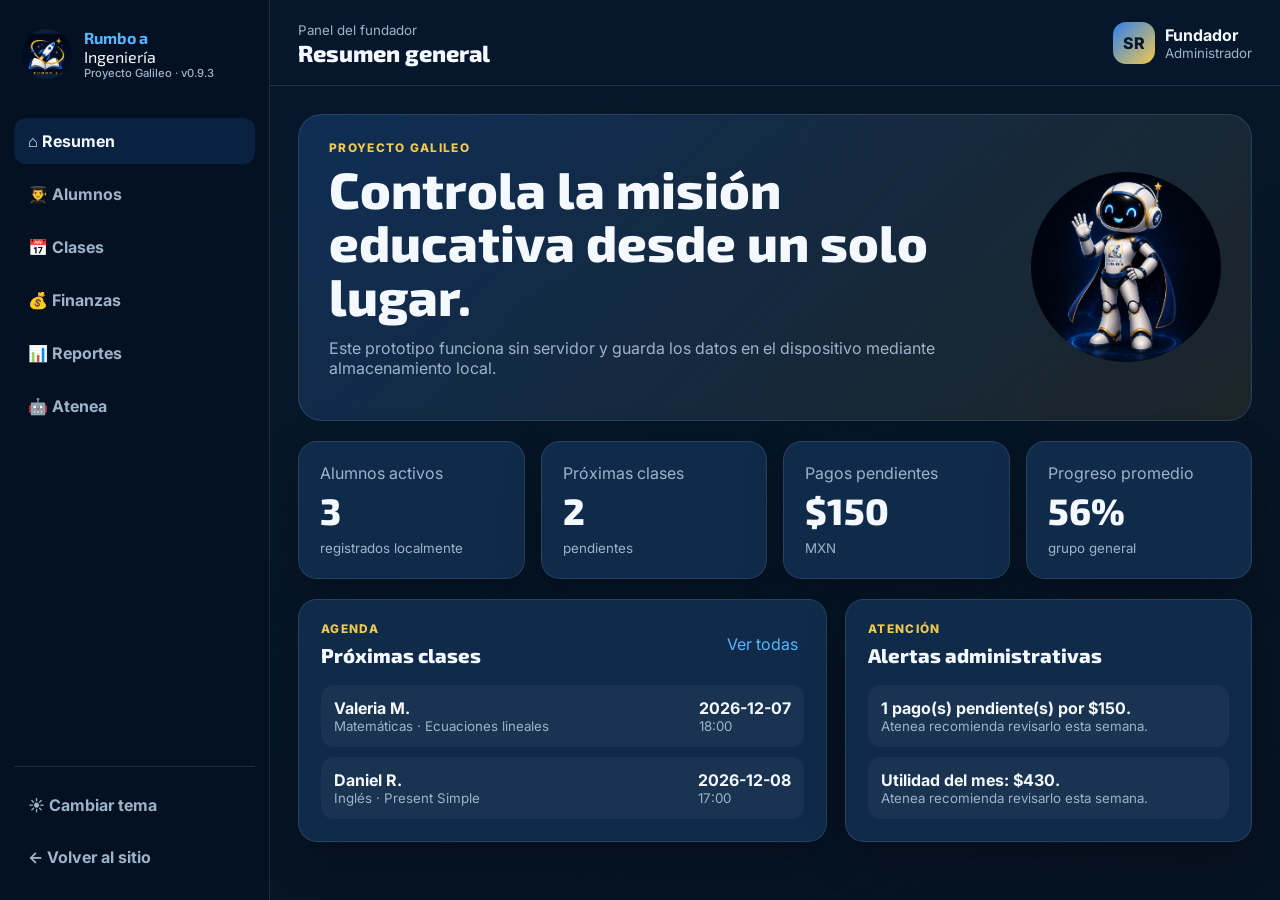
==== commit c532a415: "Add files via upload" ====
--- a/admin.html
+++ b/admin.html
@@ -4,7 +4,7 @@
   <meta charset="utf-8">
   <meta name="viewport" content="width=device-width,initial-scale=1">
   <meta name="theme-color" content="#07182d">
-  <title>Panel Galileo | Rumbo a Ingeniería v0.9.2</title>
+  <title>Panel Galileo | Rumbo a Ingeniería v0.9.3</title>
   <link rel="icon" href="favicon.png">
   <link rel="preconnect" href="https://fonts.googleapis.com">
   <link rel="preconnect" href="https://fonts.gstatic.com" crossorigin>
@@ -14,12 +14,12 @@
 <body>
 <div class="app-shell">
   <aside class="sidebar" id="sidebar">
-    <a href="index.html" class="brand"><img src="favicon.png" alt=""><span><b>Rumbo a</b> Ingeniería<small>Proyecto Galileo · v0.9.2</small></span></a>
+    <a href="index.html" class="brand"><img src="favicon.png" alt=""><span><b>Rumbo a</b> Ingeniería<small>Proyecto Galileo · v0.9.3</small></span></a>
     <nav>
       <button class="nav-item active" data-view="dashboard">⌂ <span>Resumen</span></button>
       <button class="nav-item" data-view="students">👨‍🎓 <span>Alumnos</span></button>
       <button class="nav-item" data-view="classes">📅 <span>Clases</span></button>
-      <button class="nav-item" data-view="payments">💳 <span>Pagos</span></button>
+      <button class="nav-item" data-view="payments">💰 <span>Finanzas</span></button>
       <button class="nav-item" data-view="reports">📊 <span>Reportes</span></button>
       <button class="nav-item" data-view="athena">🤖 <span>Atenea</span></button>
     </nav>
@@ -102,12 +102,83 @@
 
     </section>
 
+    
     <section class="view" id="payments-view">
       <div class="section-head">
-        <div><p class="eyebrow">Control financiero</p><h2>Pagos</h2><p>Registra pagos completados y pendientes.</p></div>
-        <button class="primary" id="addPaymentBtn">+ Registrar pago</button>
-      </div>
-      <div id="paymentsTable" class="table-wrap"></div>
+        <div>
+          <p class="eyebrow">Centro financiero Galileo</p>
+          <h2>Finanzas</h2>
+          <p>Controla ingresos, egresos, utilidad y cuentas pendientes.</p>
+        </div>
+        <div class="section-actions">
+          <button id="addExpenseBtn">− Registrar egreso</button>
+          <button class="primary" id="addPaymentBtn">+ Registrar ingreso</button>
+        </div>
+      </div>
+
+      <div class="finance-toolbar panel">
+        <label>Periodo
+          <input type="month" id="financeMonth">
+        </label>
+        <label>Buscar
+          <input type="search" id="financeSearch" placeholder="Alumno, concepto o categoría">
+        </label>
+        <label>Tipo
+          <select id="financeTypeFilter">
+            <option value="all">Todos</option>
+            <option value="income">Ingresos</option>
+            <option value="expense">Egresos</option>
+            <option value="pending">Pendientes</option>
+          </select>
+        </label>
+        <button id="financeCurrentMonth">Mes actual</button>
+      </div>
+
+      <div class="finance-stats">
+        <article class="finance-stat income">
+          <span>Ingresos cobrados</span>
+          <strong id="financeIncome">$0</strong>
+          <small id="financeIncomeCount">0 movimientos</small>
+        </article>
+        <article class="finance-stat expense">
+          <span>Egresos</span>
+          <strong id="financeExpenses">$0</strong>
+          <small id="financeExpenseCount">0 movimientos</small>
+        </article>
+        <article class="finance-stat profit">
+          <span>Utilidad neta</span>
+          <strong id="financeProfit">$0</strong>
+          <small>Ingresos menos egresos</small>
+        </article>
+        <article class="finance-stat pending">
+          <span>Por cobrar</span>
+          <strong id="financePending">$0</strong>
+          <small id="financePendingCount">0 pagos pendientes</small>
+        </article>
+      </div>
+
+      <div class="finance-grid">
+        <article class="panel">
+          <div class="panel-head">
+            <div><p class="eyebrow">Flujo del periodo</p><h3>Ingresos contra egresos</h3></div>
+          </div>
+          <div id="financeChart" class="finance-chart"></div>
+        </article>
+        <article class="panel">
+          <div class="panel-head">
+            <div><p class="eyebrow">Distribución</p><h3>Ingresos por modalidad</h3></div>
+          </div>
+          <div id="incomeBreakdown" class="breakdown-list"></div>
+        </article>
+      </div>
+
+      <article class="panel finance-transactions">
+        <div class="panel-head">
+          <div><p class="eyebrow">Libro financiero</p><h3>Movimientos</h3></div>
+          <button id="exportFinanceBtn">Exportar CSV</button>
+        </div>
+        <div id="financeTransactions" class="table-wrap"></div>
+      </article>
     </section>
 
     <section class="view" id="reports-view">
@@ -143,7 +214,7 @@
           <option value="Primaria · Clase Estándar (1 h)" data-price="80">Clase Estándar · 1 hora — $80</option>
           <option value="Primaria · Clase Profunda (1 h 30 min)" data-price="100">Clase Profunda · 1 h 30 min — $100</option>
           <option value="Primaria · Paquete Estándar (4 × 1 h)" data-price="300">Paquete Estándar · 4 × 1 hora — $300</option>
-          <option value="Primaria · Paquete Profundo (4 × 1 h 30 min)" data-price="350">Paquete Profundo · 4 × 1 h 30 min — $350</option>
+          <option value="Primaria · Paquete Profundo (4 × 1 h 30 min)" data-price="360">Paquete Profundo · 4 × 1 h 30 min — $360</option>
         </optgroup>
         <optgroup label="Secundaria">
           <option value="Secundaria · Clase Estándar (1 h)" data-price="120">Clase Estándar · 1 hora — $120</option>
@@ -157,12 +228,47 @@
     <label>Monto (MXN)<input name="amount" id="paymentAmount" type="number" min="0" required></label>
     <p class="form-hint" id="paymentHint">El monto se completa automáticamente según la modalidad.</p>
     <label>Fecha<input name="date" type="date" required></label>
+    <label>Método<select name="method"><option>Transferencia</option><option>Efectivo</option><option>Tarjeta</option><option>Otro</option></select></label>
     <label>Estado<select name="status"><option>Pendiente</option><option>Completado</option></select></label>
     <div class="dialog-actions"><button value="cancel">Cancelar</button><button class="primary" value="default" id="savePayment">Guardar</button></div>
   </form>
 </dialog>
 
 
+
+
+<dialog id="expenseDialog">
+  <form method="dialog" id="expenseForm">
+    <h3>Registrar egreso</h3>
+    <label>Concepto<input name="concept" required placeholder="Ej. Internet, material o publicidad"></label>
+    <label>Categoría
+      <select name="category" required>
+        <option>Material educativo</option>
+        <option>Tecnología</option>
+        <option>Internet y servicios</option>
+        <option>Publicidad</option>
+        <option>Transporte</option>
+        <option>Administración</option>
+        <option>Otro</option>
+      </select>
+    </label>
+    <label>Monto (MXN)<input name="amount" type="number" min="1" step="1" required></label>
+    <label>Fecha<input name="date" type="date" required></label>
+    <label>Método
+      <select name="method">
+        <option>Efectivo</option>
+        <option>Transferencia</option>
+        <option>Tarjeta</option>
+        <option>Otro</option>
+      </select>
+    </label>
+    <label>Notas<textarea name="notes" rows="3" placeholder="Información opcional"></textarea></label>
+    <div class="dialog-actions">
+      <button value="cancel">Cancelar</button>
+      <button class="primary" value="default" id="saveExpense">Guardar egreso</button>
+    </div>
+  </form>
+</dialog>
 
 <dialog id="profileDialog" class="wide-dialog"><div id="profileContent"></div></dialog>
 <dialog id="academicRecordDialog"><form method="dialog" id="academicRecordForm"><h3 id="recordDialogTitle">Nuevo registro</h3><input type="hidden" name="studentId"><input type="hidden" name="recordType"><label>Título<input name="title" required></label><label>Fecha<input name="date" type="date" required></label><label id="recordValueLabel">Resultado<input name="value"></label><label>Descripción<textarea name="description" rows="4"></textarea></label><div class="dialog-actions"><button value="cancel">Cancelar</button><button class="primary" value="default" id="saveAcademicRecord">Guardar</button></div></form></dialog>
--- a/admin.css
+++ b/admin.css
@@ -39,3 +39,42 @@
 .payment-price-grid strong{font-family:"Exo 2";font-size:1.2rem}
 @media(max-width:960px){.calendar-layout{grid-template-columns:1fr}.day-agenda{position:static}.calendar-day{min-height:90px}}
 @media(max-width:620px){.calendar-panel{padding:8px}.calendar-weekdays,.calendar-grid{gap:3px}.calendar-day{min-height:70px;padding:5px;border-radius:8px}.calendar-event{font-size:.58rem;padding:3px}.calendar-number{width:22px;height:22px;font-size:.78rem}.calendar-toolbar>div{min-width:0;flex:1}.calendar-toolbar button{padding:9px}.payment-price-grid{grid-template-columns:1fr 1fr}}
+
+/* Proyecto Galileo v0.9.3 — Centro financiero */
+.section-actions{display:flex;gap:10px;flex-wrap:wrap}
+.finance-toolbar{display:grid;grid-template-columns:180px minmax(220px,1fr) 180px auto;gap:12px;align-items:end;margin-bottom:18px}
+.finance-toolbar label{display:grid;gap:6px;color:var(--muted);font-size:.78rem;font-weight:700}
+.finance-toolbar input,.finance-toolbar select{width:100%;border:1px solid var(--line);background:rgba(255,255,255,.04);color:var(--text);border-radius:11px;padding:10px 12px}
+.finance-toolbar button{height:42px}
+.finance-stats{display:grid;grid-template-columns:repeat(4,1fr);gap:14px;margin-bottom:18px}
+.finance-stat{position:relative;overflow:hidden;border:1px solid var(--line);border-radius:18px;background:var(--panel);padding:18px;box-shadow:var(--shadow)}
+.finance-stat::after{content:"";position:absolute;right:-22px;bottom:-32px;width:90px;height:90px;border-radius:50%;background:currentColor;opacity:.07}
+.finance-stat span{display:block;color:var(--muted);font-size:.82rem}
+.finance-stat strong{display:block;font:800 1.8rem "Exo 2";margin:7px 0}
+.finance-stat small{color:var(--muted)}
+.finance-stat.income{color:#39c57b}.finance-stat.expense{color:#f06d6d}.finance-stat.profit{color:var(--gold)}.finance-stat.pending{color:var(--blue2)}
+.finance-grid{display:grid;grid-template-columns:minmax(0,1.25fr) minmax(300px,.75fr);gap:18px;margin-bottom:18px}
+.finance-chart{display:grid;gap:13px;min-height:250px;align-content:center}
+.finance-bar-row{display:grid;grid-template-columns:72px 1fr 95px;gap:10px;align-items:center}
+.finance-bar-row>span{font-size:.76rem;color:var(--muted)}
+.finance-bar-row>b{text-align:right;font-size:.78rem}
+.finance-bar-track{height:15px;border-radius:999px;background:rgba(255,255,255,.06);overflow:hidden;display:flex}
+.finance-bar-income,.finance-bar-expense{display:block;height:100%;min-width:0;transition:width .45s ease}
+.finance-bar-income{background:#39c57b}.finance-bar-expense{background:#f06d6d}
+.finance-legend{display:flex;gap:18px;flex-wrap:wrap;color:var(--muted);font-size:.77rem}
+.finance-legend i{display:inline-block;width:9px;height:9px;border-radius:50%;margin-right:6px}
+.finance-legend .income-dot{background:#39c57b}.finance-legend .expense-dot{background:#f06d6d}
+.breakdown-list{display:grid;gap:13px}
+.breakdown-item{display:grid;gap:6px}
+.breakdown-head{display:flex;justify-content:space-between;gap:12px;font-size:.8rem}
+.breakdown-head span{overflow:hidden;text-overflow:ellipsis;white-space:nowrap}
+.breakdown-track{height:8px;background:rgba(255,255,255,.06);border-radius:999px;overflow:hidden}
+.breakdown-track i{display:block;height:100%;background:var(--blue2);border-radius:999px}
+.finance-transactions{margin-bottom:20px}
+.finance-table-type{display:inline-flex;align-items:center;gap:6px;font-weight:800}
+.finance-table-type::before{content:"";width:8px;height:8px;border-radius:50%;background:currentColor}
+.finance-table-type.income{color:#39c57b}.finance-table-type.expense{color:#f06d6d}.finance-table-type.pending{color:var(--blue2)}
+.finance-amount.income{color:#39c57b;font-weight:800}.finance-amount.expense{color:#f06d6d;font-weight:800}.finance-amount.pending{color:var(--blue2);font-weight:800}
+.empty-finance{padding:35px 16px;text-align:center;color:var(--muted)}
+@media(max-width:1050px){.finance-stats{grid-template-columns:1fr 1fr}.finance-toolbar{grid-template-columns:1fr 1fr}.finance-grid{grid-template-columns:1fr}}
+@media(max-width:620px){.finance-stats{grid-template-columns:1fr 1fr;gap:8px}.finance-stat{padding:13px}.finance-stat strong{font-size:1.25rem}.finance-stat small{font-size:.67rem}.finance-toolbar{grid-template-columns:1fr}.finance-bar-row{grid-template-columns:55px 1fr 75px;gap:6px}.section-actions{width:100%}.section-actions button{flex:1}.finance-grid{gap:10px}}
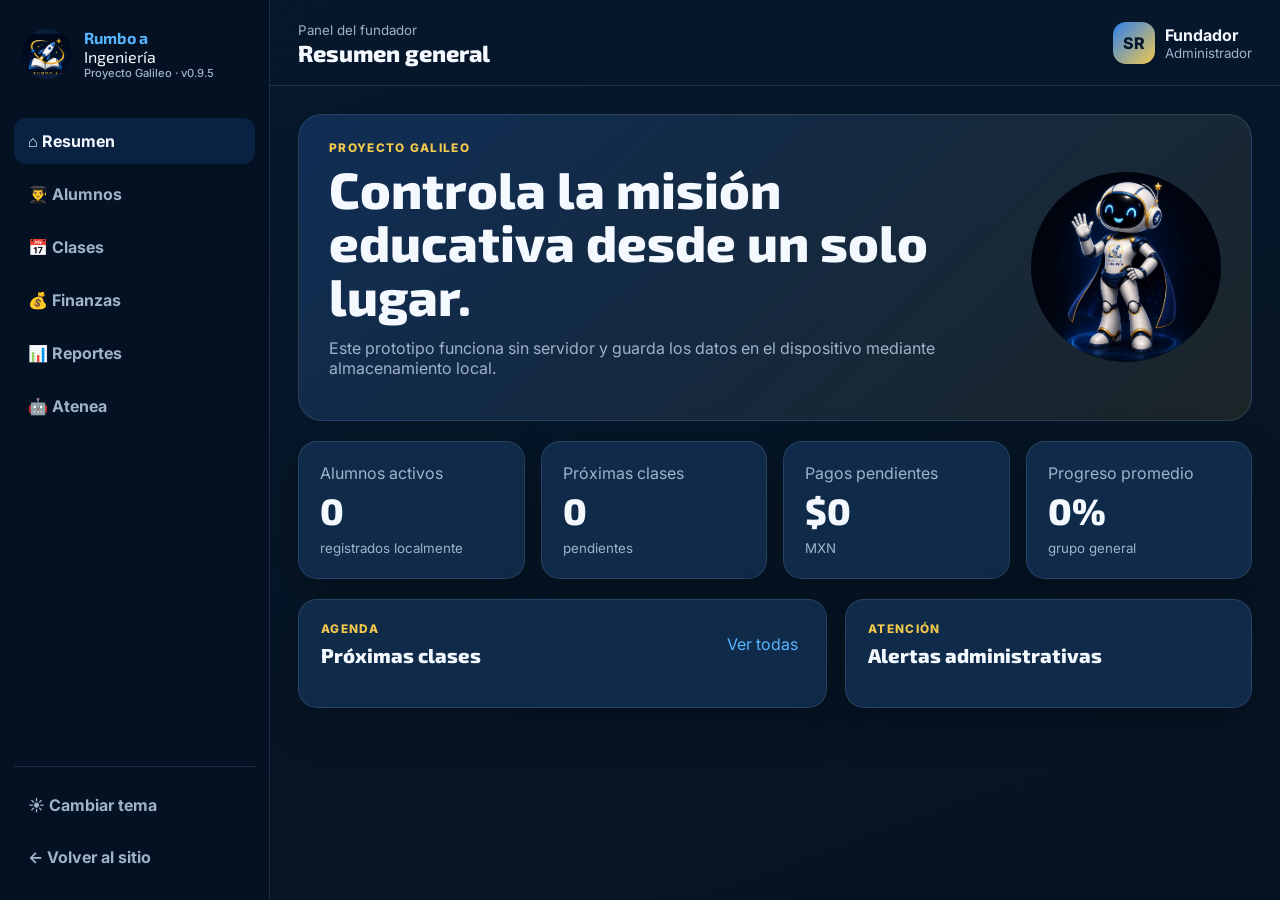
==== commit 41dcf7ec: "Add files via upload" ====
--- a/admin.html
+++ b/admin.html
@@ -4,7 +4,7 @@
   <meta charset="utf-8">
   <meta name="viewport" content="width=device-width,initial-scale=1">
   <meta name="theme-color" content="#07182d">
-  <title>Panel Galileo | Rumbo a Ingeniería v0.9.3</title>
+  <title>Panel Galileo | Rumbo a Ingeniería v0.9.5</title>
   <link rel="icon" href="favicon.png">
   <link rel="preconnect" href="https://fonts.googleapis.com">
   <link rel="preconnect" href="https://fonts.gstatic.com" crossorigin>
@@ -14,7 +14,7 @@
 <body>
 <div class="app-shell">
   <aside class="sidebar" id="sidebar">
-    <a href="index.html" class="brand"><img src="favicon.png" alt=""><span><b>Rumbo a</b> Ingeniería<small>Proyecto Galileo · v0.9.3</small></span></a>
+    <a href="index.html" class="brand"><img src="favicon.png" alt=""><span><b>Rumbo a</b> Ingeniería<small>Proyecto Galileo · v0.9.5</small></span></a>
     <nav>
       <button class="nav-item active" data-view="dashboard">⌂ <span>Resumen</span></button>
       <button class="nav-item" data-view="students">👨‍🎓 <span>Alumnos</span></button>
@@ -190,10 +190,37 @@
       <article class="panel report-table"><h3>Resumen de alumnos</h3><div id="reportStudents"></div></article>
     </section>
 
+    
     <section class="view" id="athena-view">
-      <div class="athena-admin">
-        <div class="athena-visual"><img src="atenea.jpg" alt="Atenea"></div>
-        <div class="athena-content"><p class="eyebrow">Atenea Administrativa · Prototipo</p><h2>Consulta rápidamente el estado de la plataforma</h2><div id="athenaChat" class="chat"><p class="bot">Hola. Puedo mostrarte alumnos, clases, pagos pendientes y progreso general.</p></div><div class="quick-actions"><button>¿Cuántos alumnos hay?</button><button>¿Quién tiene clase próxima?</button><button>¿Cuánto falta por cobrar?</button><button>¿Cuál es el progreso promedio?</button></div><form id="athenaAdminForm"><input id="athenaAdminInput" placeholder="Escribe una pregunta administrativa..."><button>Enviar</button></form></div>
+      <div class="athena-smart">
+        <aside class="athena-side panel">
+          <img src="atenea.jpg" alt="Atenea" class="athena-smart-img">
+          <p class="eyebrow">Atenea Inteligente · v0.9.5</p>
+          <h2>Asistente administrativa</h2>
+          <p class="athena-description">Analiza alumnos, clases, progreso y finanzas usando la información guardada en Galileo.</p>
+          <div id="athenaSnapshot" class="athena-snapshot"></div>
+          <button id="clearAthenaHistory">Limpiar conversación</button>
+        </aside>
+        <section class="athena-workspace panel">
+          <div class="panel-head athena-heading">
+            <div><p class="eyebrow">Centro de consultas</p><h3>¿Qué necesitas revisar?</h3></div>
+            <span class="athena-online">● Lista para ayudarte</span>
+          </div>
+          <div id="athenaSuggestions" class="athena-suggestions">
+            <button data-question="¿Qué clases tengo hoy?">Clases de hoy</button>
+            <button data-question="¿Qué clases tengo mañana?">Clases de mañana</button>
+            <button data-question="¿Quién tiene pagos pendientes?">Pagos pendientes</button>
+            <button data-question="¿Cuánto gané este mes?">Utilidad mensual</button>
+            <button data-question="¿Qué alumnos necesitan atención?">Alumnos por atender</button>
+            <button data-question="Muéstrame el resumen general">Resumen general</button>
+          </div>
+          <div id="athenaChat" class="chat athena-smart-chat"></div>
+          <form id="athenaAdminForm" class="athena-composer">
+            <input id="athenaAdminInput" autocomplete="off" placeholder="Ej. Muéstrame el progreso de Valeria">
+            <button class="primary">Enviar</button>
+          </form>
+          <small class="athena-help">Puedes preguntar por un alumno usando su nombre, por clases de hoy o mañana, pagos, progreso, asistencia, tareas y finanzas.</small>
+        </section>
       </div>
     </section>
   </main>
@@ -273,5 +300,31 @@
 <dialog id="profileDialog" class="wide-dialog"><div id="profileContent"></div></dialog>
 <dialog id="academicRecordDialog"><form method="dialog" id="academicRecordForm"><h3 id="recordDialogTitle">Nuevo registro</h3><input type="hidden" name="studentId"><input type="hidden" name="recordType"><label>Título<input name="title" required></label><label>Fecha<input name="date" type="date" required></label><label id="recordValueLabel">Resultado<input name="value"></label><label>Descripción<textarea name="description" rows="4"></textarea></label><div class="dialog-actions"><button value="cancel">Cancelar</button><button class="primary" value="default" id="saveAcademicRecord">Guardar</button></div></form></dialog>
 <script src="admin.js"></script>
+
+<dialog id="settingsDialog" class="settings-dialog">
+  <form method="dialog" id="settingsForm">
+    <div class="settings-head"><div><p class="eyebrow">Personalización</p><h2>Configuración de Galileo</h2></div><button value="cancel" class="icon-btn">×</button></div>
+    <div class="settings-grid">
+      <label>Nombre de la institución<input name="institution" required></label>
+      <label>Nombre del profesor<input name="teacher"></label>
+      <label>Teléfono<input name="phone"></label>
+      <label>Correo electrónico<input name="email" type="email"></label>
+      <label>Horario de atención<input name="hours" placeholder="Lunes a sábado, 5:00–9:00 pm"></label>
+      <label>Moneda<select name="currency"><option value="MXN">Peso mexicano (MXN)</option></select></label>
+    </div>
+    <section class="settings-security">
+      <h3>Seguridad de la información</h3>
+      <p>Descarga o restaura una copia de alumnos, clases, pagos, egresos y configuración.</p>
+      <div class="settings-actions">
+        <button type="button" id="backupBtn">Descargar respaldo</button>
+        <label class="file-button">Restaurar respaldo<input type="file" id="restoreInput" accept=".json,application/json"></label>
+        <button type="button" id="resetDataBtn" class="danger-btn">Reiniciar datos</button>
+      </div>
+    </section>
+    <div class="dialog-actions"><button value="cancel">Cancelar</button><button class="primary" value="default" id="saveSettings">Guardar cambios</button></div>
+  </form>
+</dialog>
+<div id="toastRegion" class="toast-region" aria-live="polite"></div>
+
 </body>
 </html>
--- a/admin.css
+++ b/admin.css
@@ -78,3 +78,45 @@
 .empty-finance{padding:35px 16px;text-align:center;color:var(--muted)}
 @media(max-width:1050px){.finance-stats{grid-template-columns:1fr 1fr}.finance-toolbar{grid-template-columns:1fr 1fr}.finance-grid{grid-template-columns:1fr}}
 @media(max-width:620px){.finance-stats{grid-template-columns:1fr 1fr;gap:8px}.finance-stat{padding:13px}.finance-stat strong{font-size:1.25rem}.finance-stat small{font-size:.67rem}.finance-toolbar{grid-template-columns:1fr}.finance-bar-row{grid-template-columns:55px 1fr 75px;gap:6px}.section-actions{width:100%}.section-actions button{flex:1}.finance-grid{gap:10px}}
+
+/* v0.9.4 — Atenea Inteligente */
+.athena-smart{display:grid;grid-template-columns:310px minmax(0,1fr);gap:18px}
+.athena-side{display:flex;flex-direction:column;align-items:flex-start}
+.athena-smart-img{width:116px;height:116px;border-radius:24px;object-fit:cover;margin-bottom:15px;box-shadow:0 14px 35px rgba(62,134,255,.2)}
+.athena-description{color:var(--muted);line-height:1.6}
+.athena-snapshot{width:100%;display:grid;grid-template-columns:1fr 1fr;gap:8px;margin:16px 0}
+.athena-mini{padding:11px;border:1px solid var(--line);border-radius:13px;background:rgba(255,255,255,.035)}
+.athena-mini span{display:block;color:var(--muted);font-size:.68rem}.athena-mini b{font:800 1rem "Exo 2"}
+.athena-workspace{min-height:650px;display:flex;flex-direction:column}
+.athena-heading{margin-bottom:12px}.athena-online{font-size:.75rem;color:#39c57b}
+.athena-suggestions{display:flex;gap:8px;flex-wrap:wrap;margin-bottom:13px}
+.athena-suggestions button{padding:8px 11px;font-size:.74rem;border-radius:999px}
+.athena-smart-chat{flex:1;min-height:410px;max-height:530px;overflow-y:auto;padding:12px;background:rgba(0,0,0,.08);border:1px solid var(--line);border-radius:17px}
+.athena-message{display:flex;margin:10px 0}.athena-message.user{justify-content:flex-end}
+.athena-bubble{max-width:82%;padding:12px 14px;border-radius:16px;line-height:1.55;white-space:pre-line}
+.athena-message.bot .athena-bubble{background:rgba(71,131,255,.11);border:1px solid rgba(71,131,255,.2)}
+.athena-message.user .athena-bubble{background:var(--blue);color:white;border-bottom-right-radius:4px}
+.athena-bubble strong{font-weight:800}.athena-time{display:block;font-size:.62rem;opacity:.55;margin-top:6px}
+.athena-composer{display:grid;grid-template-columns:1fr auto;gap:9px;margin-top:12px}
+.athena-composer input{border:1px solid var(--line);background:rgba(255,255,255,.04);color:var(--text);border-radius:13px;padding:12px 14px}
+.athena-help{color:var(--muted);margin-top:8px}
+@media(max-width:900px){.athena-smart{grid-template-columns:1fr}.athena-side{display:grid;grid-template-columns:auto 1fr;column-gap:16px}.athena-side .athena-snapshot,.athena-side button{grid-column:1/-1}.athena-description{margin-top:0}}
+@media(max-width:560px){.athena-side{display:block}.athena-workspace{min-height:auto}.athena-smart-chat{min-height:390px}.athena-bubble{max-width:92%}.athena-composer{grid-template-columns:1fr}.athena-composer button{width:100%}}
+
+/* v0.9.5 — Pulido y preparación para lanzamiento */
+.settings-dialog{width:min(760px,94vw)}
+.settings-head{display:flex;justify-content:space-between;align-items:flex-start;gap:20px}
+.settings-grid{display:grid;grid-template-columns:1fr 1fr;gap:12px;margin:18px 0}
+.settings-grid label{display:grid;gap:6px}
+.settings-security{border:1px solid var(--line);border-radius:16px;padding:16px;margin:12px 0;background:rgba(255,255,255,.025)}
+.settings-security p{color:var(--muted)}
+.settings-actions{display:flex;gap:9px;flex-wrap:wrap}
+.file-button{display:inline-flex;align-items:center;justify-content:center;border:1px solid var(--line);padding:9px 13px;border-radius:10px;cursor:pointer;font-weight:700}
+.file-button input{display:none}.danger-btn{border-color:rgba(240,109,109,.45)!important;color:#f06d6d!important}
+.toast-region{position:fixed;right:18px;bottom:18px;z-index:9999;display:grid;gap:8px;pointer-events:none}
+.toast{min-width:250px;max-width:360px;padding:12px 14px;border-radius:13px;background:var(--panel);border:1px solid var(--line);box-shadow:var(--shadow);animation:toastIn .25s ease}
+.toast.success{border-left:4px solid #39c57b}.toast.error{border-left:4px solid #f06d6d}.toast.info{border-left:4px solid var(--blue2)}
+@keyframes toastIn{from{opacity:0;transform:translateY(12px)}to{opacity:1;transform:none}}
+button:focus-visible,input:focus-visible,select:focus-visible,textarea:focus-visible{outline:3px solid rgba(71,131,255,.35);outline-offset:2px}
+button:disabled{opacity:.55;cursor:not-allowed}
+@media(max-width:620px){.settings-grid{grid-template-columns:1fr}.toast-region{left:12px;right:12px;bottom:12px}.toast{min-width:0;max-width:none}}
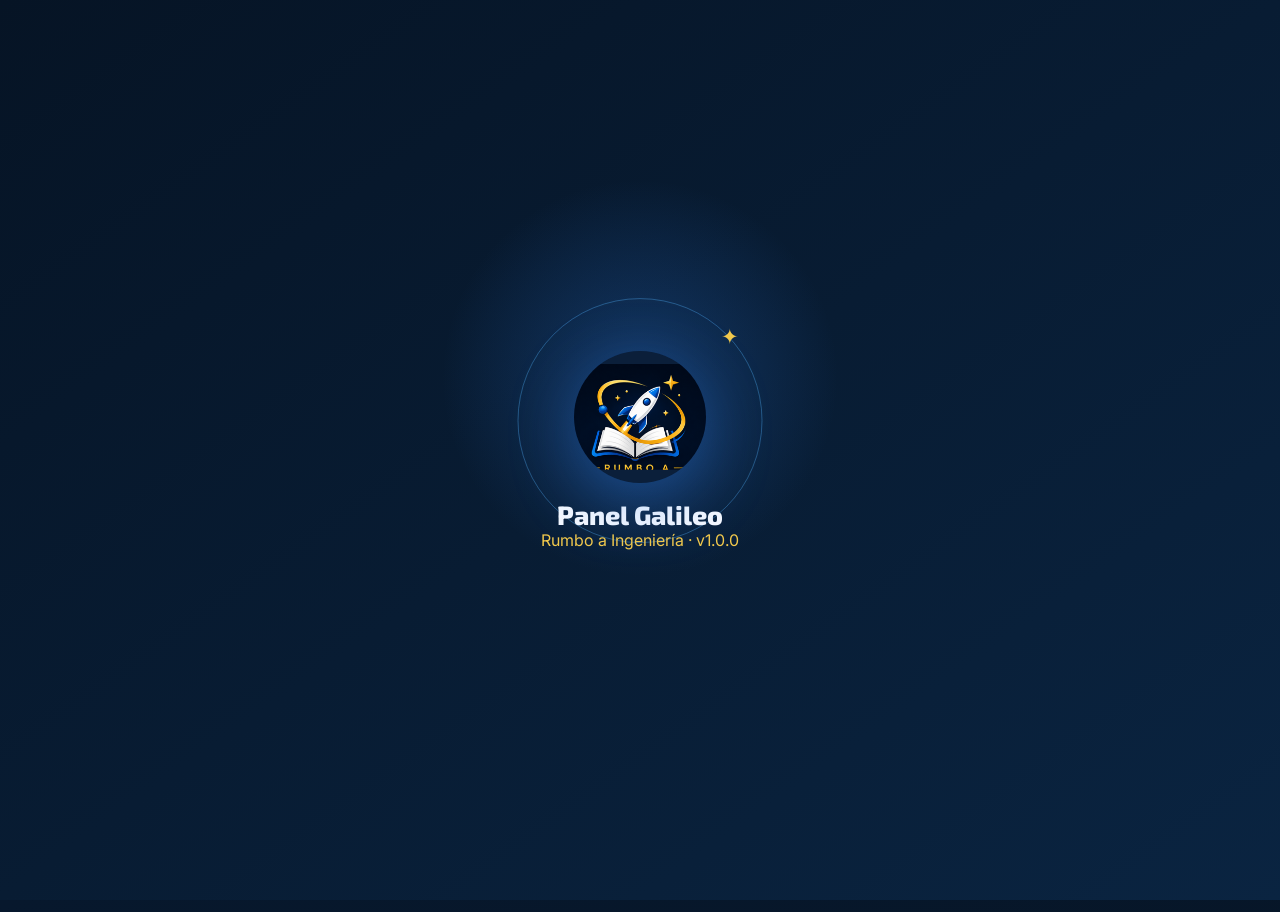
==== commit fcaae35b: "Add files via upload" ====
--- a/admin.html
+++ b/admin.html
@@ -4,27 +4,36 @@
   <meta charset="utf-8">
   <meta name="viewport" content="width=device-width,initial-scale=1">
   <meta name="theme-color" content="#07182d">
-  <title>Panel Galileo | Rumbo a Ingeniería v0.9.5</title>
+  <title>Panel Galileo | Rumbo a Ingeniería v1.0.0</title>
   <link rel="icon" href="favicon.png">
   <link rel="preconnect" href="https://fonts.googleapis.com">
   <link rel="preconnect" href="https://fonts.gstatic.com" crossorigin>
   <link href="https://fonts.googleapis.com/css2?family=Exo+2:wght@600;700;800&family=Inter:wght@400;500;600;700&display=swap" rel="stylesheet">
   <link rel="stylesheet" href="admin.css">
 </head>
-<body>
+<body class="admin-booting">
+<div id="adminSplash" class="admin-splash" aria-label="Abriendo Panel Galileo">
+  <div class="admin-splash-orbit"></div>
+  <img src="favicon.png" alt="">
+  <strong>Panel Galileo</strong>
+  <span>Rumbo a Ingeniería · v1.0.0</span>
+</div>
 <div class="app-shell">
   <aside class="sidebar" id="sidebar">
-    <a href="index.html" class="brand"><img src="favicon.png" alt=""><span><b>Rumbo a</b> Ingeniería<small>Proyecto Galileo · v0.9.5</small></span></a>
+    <a href="index.html" class="brand"><img src="favicon.png" alt=""><span><b>Rumbo a</b> Ingeniería<small>Proyecto Galileo · v1.0.0</small></span></a>
     <nav>
       <button class="nav-item active" data-view="dashboard">⌂ <span>Resumen</span></button>
       <button class="nav-item" data-view="students">👨‍🎓 <span>Alumnos</span></button>
       <button class="nav-item" data-view="classes">📅 <span>Clases</span></button>
       <button class="nav-item" data-view="payments">💰 <span>Finanzas</span></button>
+      <button class="nav-item" data-view="packages"><span>📦</span> Paquetes</button>
+      <button class="nav-item" data-view="notifications"><span>🔔</span> Notificaciones</button>
+      <button class="nav-item" data-view="certificates"><span>📜</span> Certificados</button>
       <button class="nav-item" data-view="reports">📊 <span>Reportes</span></button>
       <button class="nav-item" data-view="athena">🤖 <span>Atenea</span></button>
     </nav>
     <div class="sidebar-bottom">
-      <button id="themeToggle">☀ Cambiar tema</button>
+      <a href="portal.html" class="icon-btn portal-link" title="Portal del alumno">🎓</a><button id="themeToggle">☀ Cambiar tema</button>
       <a href="index.html">← Volver al sitio</a>
     </div>
   </aside>
@@ -181,6 +190,42 @@
       </article>
     </section>
 
+    
+    <section class="view" id="packages-view">
+      <div class="section-toolbar">
+        <div><p class="eyebrow">Control automático</p><h2>Paquetes de clases</h2></div>
+        <button id="newPackageBtn" class="primary">+ Asignar paquete</button>
+      </div>
+      <div class="metrics-grid horizon-metrics">
+        <article class="metric-card"><span>Paquetes activos</span><b id="pkgActive">0</b></article>
+        <article class="metric-card"><span>Sesiones disponibles</span><b id="pkgRemaining">0</b></article>
+        <article class="metric-card"><span>Próximos a terminar</span><b id="pkgLow">0</b></article>
+      </div>
+      <div class="panel"><div id="packagesTable" class="table-wrap"></div></div>
+    </section>
+
+    <section class="view" id="notifications-view">
+      <div class="section-toolbar">
+        <div><p class="eyebrow">Centro de avisos</p><h2>Notificaciones</h2></div>
+        <button id="generateNotificationsBtn">Actualizar avisos</button>
+      </div>
+      <div class="notification-filters">
+        <button class="active" data-notification-filter="all">Todas</button>
+        <button data-notification-filter="unread">No leídas</button>
+        <button data-notification-filter="academic">Académicas</button>
+        <button data-notification-filter="financial">Financieras</button>
+      </div>
+      <div id="notificationsList" class="notification-list"></div>
+    </section>
+
+    <section class="view" id="certificates-view">
+      <div class="section-toolbar">
+        <div><p class="eyebrow">Reconocimientos</p><h2>Certificados y diplomas</h2></div>
+        <button id="newCertificateBtn" class="primary">+ Crear certificado</button>
+      </div>
+      <div id="certificatesGrid" class="certificate-grid"></div>
+    </section>
+
     <section class="view" id="reports-view">
       <div class="section-head"><div><p class="eyebrow">Seguimiento</p><h2>Reportes</h2><p>Resumen académico y administrativo del grupo.</p></div><button class="primary" id="printReport">Imprimir reporte</button></div>
       <div class="report-grid">
@@ -195,7 +240,7 @@
       <div class="athena-smart">
         <aside class="athena-side panel">
           <img src="atenea.jpg" alt="Atenea" class="athena-smart-img">
-          <p class="eyebrow">Atenea Inteligente · v0.9.5</p>
+          <p class="eyebrow">Atenea Inteligente · v1.0.0</p>
           <h2>Asistente administrativa</h2>
           <p class="athena-description">Analiza alumnos, clases, progreso y finanzas usando la información guardada en Galileo.</p>
           <div id="athenaSnapshot" class="athena-snapshot"></div>
@@ -301,6 +346,38 @@
 <dialog id="academicRecordDialog"><form method="dialog" id="academicRecordForm"><h3 id="recordDialogTitle">Nuevo registro</h3><input type="hidden" name="studentId"><input type="hidden" name="recordType"><label>Título<input name="title" required></label><label>Fecha<input name="date" type="date" required></label><label id="recordValueLabel">Resultado<input name="value"></label><label>Descripción<textarea name="description" rows="4"></textarea></label><div class="dialog-actions"><button value="cancel">Cancelar</button><button class="primary" value="default" id="saveAcademicRecord">Guardar</button></div></form></dialog>
 <script src="admin.js"></script>
 
+
+<dialog id="packageDialog">
+  <form id="packageForm">
+    <div class="dialog-head"><h2>Asignar paquete</h2><button type="button" data-close="packageDialog">×</button></div>
+    <label>Alumno<select name="student" id="packageStudent" required></select></label>
+    <div class="form-grid">
+      <label>Nombre del paquete<input name="name" value="Paquete de 4 clases" required></label>
+      <label>Sesiones totales<input name="total" type="number" min="1" value="4" required></label>
+      <label>Duración por sesión<select name="duration"><option>60 min</option><option>90 min</option></select></label>
+      <label>Fecha de compra<input name="purchaseDate" type="date" required></label>
+      <label>Fecha de vencimiento<input name="expires" type="date"></label>
+      <label>Estado<select name="status"><option>Activo</option><option>Pausado</option><option>Finalizado</option></select></label>
+    </div>
+    <div class="dialog-actions"><button type="button" data-close="packageDialog">Cancelar</button><button class="primary">Guardar paquete</button></div>
+  </form>
+</dialog>
+
+<dialog id="certificateDialog">
+  <form id="certificateForm">
+    <div class="dialog-head"><h2>Crear certificado</h2><button type="button" data-close="certificateDialog">×</button></div>
+    <label>Alumno<select name="student" id="certificateStudent" required></select></label>
+    <div class="form-grid">
+      <label>Tipo<select name="type"><option>Finalización</option><option>Logro académico</option><option>Asistencia</option><option>Progreso destacado</option></select></label>
+      <label>Materia<input name="subject" placeholder="Matemáticas"></label>
+      <label>Fecha<input name="date" type="date" required></label>
+      <label>Título<input name="title" value="Certificado de reconocimiento" required></label>
+    </div>
+    <label>Descripción<textarea name="description" rows="3">Por su esfuerzo, constancia y compromiso con su aprendizaje.</textarea></label>
+    <div class="dialog-actions"><button type="button" data-close="certificateDialog">Cancelar</button><button class="primary">Crear certificado</button></div>
+  </form>
+</dialog>
+
 <dialog id="settingsDialog" class="settings-dialog">
   <form method="dialog" id="settingsForm">
     <div class="settings-head"><div><p class="eyebrow">Personalización</p><h2>Configuración de Galileo</h2></div><button value="cancel" class="icon-btn">×</button></div>
--- a/admin.css
+++ b/admin.css
@@ -120,3 +120,62 @@
 button:focus-visible,input:focus-visible,select:focus-visible,textarea:focus-visible{outline:3px solid rgba(71,131,255,.35);outline-offset:2px}
 button:disabled{opacity:.55;cursor:not-allowed}
 @media(max-width:620px){.settings-grid{grid-template-columns:1fr}.toast-region{left:12px;right:12px;bottom:12px}.toast{min-width:0;max-width:none}}
+
+
+/* v0.9.5.1 — Entrada del Panel Galileo */
+body.admin-booting{overflow:hidden}
+.admin-splash{
+  position:fixed;inset:0;z-index:10000;display:grid;place-content:center;text-align:center;
+  background:
+    radial-gradient(circle at 50% 42%,rgba(47,128,237,.28),transparent 24%),
+    linear-gradient(145deg,#061425,#0a2441);
+  transition:opacity .58s ease,visibility .58s ease,transform .72s cubic-bezier(.2,.8,.2,1);
+}
+.admin-splash.hide{opacity:0;visibility:hidden;transform:scale(1.05)}
+.admin-splash img{width:132px;height:132px;border-radius:50%;margin:auto;position:relative;z-index:2;animation:adminLogoIn .9s cubic-bezier(.16,1,.3,1) both;filter:drop-shadow(0 18px 32px rgba(47,128,237,.4))}
+.admin-splash strong{font:800 1.65rem "Exo 2";margin-top:16px;animation:adminTextIn .65s .3s both}
+.admin-splash span{color:var(--gold);animation:adminTextIn .65s .48s both}
+.admin-splash-orbit{position:absolute;left:50%;top:50%;width:245px;height:245px;border:1px solid rgba(85,182,255,.35);border-radius:50%;transform:translate(-50%,-62%);animation:adminOrbit 2.5s linear infinite}
+.admin-splash-orbit::after{content:"✦";position:absolute;right:23px;top:25px;color:var(--gold);font-size:1.3rem}
+.app-shell{opacity:0;transform:translateY(12px)}
+body.admin-ready .app-shell{animation:adminShellIn .65s cubic-bezier(.16,1,.3,1) forwards}
+.sidebar{transform:translateX(-28px);opacity:0}
+body.admin-ready .sidebar{animation:adminSidebarIn .62s .12s cubic-bezier(.16,1,.3,1) forwards}
+.view.active>*,.dashboard-grid>*,.metrics-grid>*{animation:adminCardIn .55s cubic-bezier(.16,1,.3,1) both}
+.view.active>*:nth-child(2),.dashboard-grid>*:nth-child(2),.metrics-grid>*:nth-child(2){animation-delay:.06s}
+.view.active>*:nth-child(3),.dashboard-grid>*:nth-child(3),.metrics-grid>*:nth-child(3){animation-delay:.12s}
+.view.active>*:nth-child(4),.dashboard-grid>*:nth-child(4),.metrics-grid>*:nth-child(4){animation-delay:.18s}
+button,.icon-btn{transition:transform .18s ease,filter .18s ease,box-shadow .18s ease}
+button:hover,.icon-btn:hover{transform:translateY(-1px);filter:brightness(1.07)}
+button:active,.icon-btn:active{transform:scale(.97)}
+@keyframes adminLogoIn{from{opacity:0;transform:translateY(28px) scale(.58) rotate(-8deg)}to{opacity:1;transform:none}}
+@keyframes adminTextIn{from{opacity:0;transform:translateY(12px)}to{opacity:1;transform:none}}
+@keyframes adminOrbit{to{transform:translate(-50%,-62%) rotate(360deg)}}
+@keyframes adminShellIn{to{opacity:1;transform:none}}
+@keyframes adminSidebarIn{to{opacity:1;transform:none}}
+@keyframes adminCardIn{from{opacity:0;transform:translateY(16px) scale(.99)}to{opacity:1;transform:none}}
+@media(prefers-reduced-motion:reduce){
+  .admin-splash-orbit{animation-duration:5s}
+  body.admin-ready .app-shell,body.admin-ready .sidebar,.view.active>*{animation-duration:.3s}
+}
+
+/* v1.0 Horizonte */
+.portal-link{text-decoration:none;display:inline-grid;place-items:center}
+.horizon-metrics{margin-bottom:18px}
+.package-progress{height:8px;background:rgba(255,255,255,.08);border-radius:999px;overflow:hidden;min-width:120px}
+.package-progress i{display:block;height:100%;background:linear-gradient(90deg,var(--blue),var(--blue2));border-radius:inherit}
+.status-pill{display:inline-flex;padding:5px 9px;border-radius:999px;font-size:.72rem;font-weight:800;border:1px solid var(--line)}
+.status-pill.low{color:#f3c969;border-color:rgba(243,201,105,.35)}
+.status-pill.done{color:#39c57b;border-color:rgba(57,197,123,.35)}
+.notification-filters{display:flex;gap:8px;flex-wrap:wrap;margin-bottom:16px}
+.notification-filters button.active{background:var(--blue);color:white}
+.notification-list{display:grid;gap:10px}
+.notification-card{display:grid;grid-template-columns:auto 1fr auto;gap:13px;align-items:start;padding:15px;border:1px solid var(--line);border-radius:16px;background:var(--panel)}
+.notification-card.unread{border-left:4px solid var(--blue2)}
+.notification-icon{width:42px;height:42px;border-radius:12px;display:grid;place-items:center;background:rgba(71,131,255,.1);font-size:1.2rem}
+.notification-card p{color:var(--muted);margin:.3rem 0}.notification-card small{color:var(--muted)}
+.certificate-grid{display:grid;grid-template-columns:repeat(auto-fit,minmax(270px,1fr));gap:15px}
+.certificate-card{padding:20px;border:1px solid rgba(242,201,76,.3);border-radius:18px;background:linear-gradient(145deg,rgba(242,201,76,.07),rgba(71,131,255,.05));position:relative;overflow:hidden}
+.certificate-card::after{content:"✦";position:absolute;right:14px;top:8px;font-size:3rem;color:rgba(242,201,76,.12)}
+.certificate-card h3{margin:.4rem 0}.certificate-actions{display:flex;gap:8px;margin-top:14px;flex-wrap:wrap}
+@media(max-width:700px){.notification-card{grid-template-columns:auto 1fr}.notification-card>button{grid-column:2}}
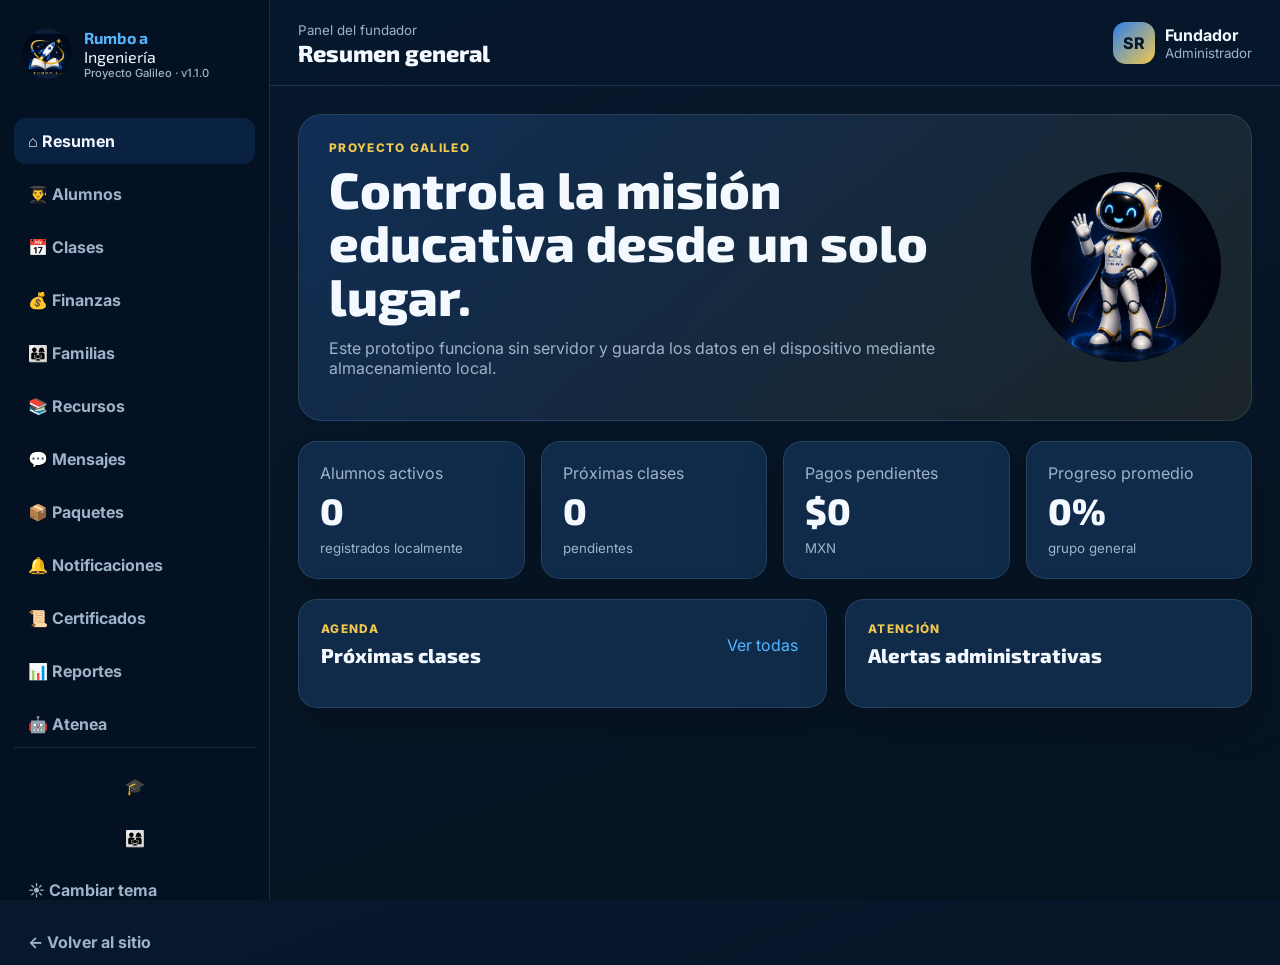
==== commit 1e63f777: "Add files via upload" ====
--- a/admin.html
+++ b/admin.html
@@ -4,7 +4,7 @@
   <meta charset="utf-8">
   <meta name="viewport" content="width=device-width,initial-scale=1">
   <meta name="theme-color" content="#07182d">
-  <title>Panel Galileo | Rumbo a Ingeniería v1.0.0</title>
+  <title>Panel Galileo | Rumbo a Ingeniería v1.1.0</title>
   <link rel="icon" href="favicon.png">
   <link rel="preconnect" href="https://fonts.googleapis.com">
   <link rel="preconnect" href="https://fonts.gstatic.com" crossorigin>
@@ -16,16 +16,19 @@
   <div class="admin-splash-orbit"></div>
   <img src="favicon.png" alt="">
   <strong>Panel Galileo</strong>
-  <span>Rumbo a Ingeniería · v1.0.0</span>
+  <span>Rumbo a Ingeniería · v1.1.0</span>
 </div>
 <div class="app-shell">
   <aside class="sidebar" id="sidebar">
-    <a href="index.html" class="brand"><img src="favicon.png" alt=""><span><b>Rumbo a</b> Ingeniería<small>Proyecto Galileo · v1.0.0</small></span></a>
+    <a href="index.html" class="brand"><img src="favicon.png" alt=""><span><b>Rumbo a</b> Ingeniería<small>Proyecto Galileo · v1.1.0</small></span></a>
     <nav>
       <button class="nav-item active" data-view="dashboard">⌂ <span>Resumen</span></button>
       <button class="nav-item" data-view="students">👨‍🎓 <span>Alumnos</span></button>
       <button class="nav-item" data-view="classes">📅 <span>Clases</span></button>
       <button class="nav-item" data-view="payments">💰 <span>Finanzas</span></button>
+      <button class="nav-item" data-view="families"><span>👨‍👩‍👧</span> Familias</button>
+      <button class="nav-item" data-view="resources"><span>📚</span> Recursos</button>
+      <button class="nav-item" data-view="messages"><span>💬</span> Mensajes</button>
       <button class="nav-item" data-view="packages"><span>📦</span> Paquetes</button>
       <button class="nav-item" data-view="notifications"><span>🔔</span> Notificaciones</button>
       <button class="nav-item" data-view="certificates"><span>📜</span> Certificados</button>
@@ -33,7 +36,7 @@
       <button class="nav-item" data-view="athena">🤖 <span>Atenea</span></button>
     </nav>
     <div class="sidebar-bottom">
-      <a href="portal.html" class="icon-btn portal-link" title="Portal del alumno">🎓</a><button id="themeToggle">☀ Cambiar tema</button>
+      <a href="portal.html" class="icon-btn portal-link" title="Portal del alumno">🎓</a><a href="parent.html" class="icon-btn portal-link" title="Portal para padres">👨‍👩‍👧</a><button id="themeToggle">☀ Cambiar tema</button>
       <a href="index.html">← Volver al sitio</a>
     </div>
   </aside>
@@ -191,6 +194,11 @@
     </section>
 
     
+    
+    <section class="view" id="families-view"><div class="section-toolbar"><div><p class="eyebrow">Acompañamiento familiar</p><h2>Padres y tutores</h2></div><button id="newGuardianBtn" class="primary">+ Registrar tutor</button></div><div class="metrics-grid horizon-metrics"><article class="metric-card"><span>Tutores registrados</span><b id="guardianCount">0</b></article><article class="metric-card"><span>Accesos activos</span><b id="guardianActive">0</b></article><article class="metric-card"><span>Alumnos vinculados</span><b id="guardianStudents">0</b></article></div><div class="panel"><div id="guardiansTable" class="table-wrap"></div></div></section>
+    <section class="view" id="resources-view"><div class="section-toolbar"><div><p class="eyebrow">Biblioteca académica</p><h2>Recursos para alumnos</h2></div><button id="newResourceBtn" class="primary">+ Agregar recurso</button></div><div class="resource-admin-filters"><button class="active" data-resource-filter="all">Todos</button><button data-resource-filter="Matemáticas">Matemáticas</button><button data-resource-filter="Física">Física</button><button data-resource-filter="Inglés">Inglés</button></div><div id="resourcesAdminGrid" class="resource-admin-grid"></div></section>
+    <section class="view" id="messages-view"><div class="section-toolbar"><div><p class="eyebrow">Comunicación interna</p><h2>Mensajes</h2></div><button id="newMessageBtn" class="primary">+ Nuevo mensaje</button></div><div class="message-summary"><span><b id="messageTotal">0</b> mensajes</span><span><b id="messageUnread">0</b> pendientes de lectura</span></div><div id="messagesAdminList" class="message-admin-list"></div></section>
+
     <section class="view" id="packages-view">
       <div class="section-toolbar">
         <div><p class="eyebrow">Control automático</p><h2>Paquetes de clases</h2></div>
@@ -240,7 +248,7 @@
       <div class="athena-smart">
         <aside class="athena-side panel">
           <img src="atenea.jpg" alt="Atenea" class="athena-smart-img">
-          <p class="eyebrow">Atenea Inteligente · v1.0.0</p>
+          <p class="eyebrow">Atenea Inteligente · v1.1.0</p>
           <h2>Asistente administrativa</h2>
           <p class="athena-description">Analiza alumnos, clases, progreso y finanzas usando la información guardada en Galileo.</p>
           <div id="athenaSnapshot" class="athena-snapshot"></div>
@@ -347,6 +355,11 @@
 <script src="admin.js"></script>
 
 
+
+<dialog id="guardianDialog"><form id="guardianForm"><div class="dialog-head"><h2>Registrar padre o tutor</h2><button type="button" data-close="guardianDialog">×</button></div><label>Alumno<select name="studentId" id="guardianStudent" required></select></label><div class="form-grid"><label>Nombre del tutor<input name="name" required></label><label>Parentesco<select name="relationship"><option>Madre</option><option>Padre</option><option>Tutor legal</option><option>Otro familiar</option></select></label><label>Teléfono<input name="phone" inputmode="tel"></label><label>Correo<input name="email" type="email"></label><label>PIN de acceso<input name="pin" inputmode="numeric" maxlength="4" pattern="[0-9]{4}" required></label><label>Estado<select name="status"><option>Activo</option><option>Pausado</option></select></label></div><label class="check-row"><input name="receiveReports" type="checkbox" checked> Recibir reportes académicos</label><div class="dialog-actions"><button type="button" data-close="guardianDialog">Cancelar</button><button class="primary">Guardar tutor</button></div></form></dialog>
+<dialog id="resourceDialog"><form id="resourceForm"><div class="dialog-head"><h2>Agregar recurso</h2><button type="button" data-close="resourceDialog">×</button></div><div class="form-grid"><label>Título<input name="title" required></label><label>Materia<select name="subject"><option>Matemáticas</option><option>Física</option><option>Inglés</option><option>General</option></select></label><label>Tipo<select name="type"><option>Guía</option><option>Ejercicio</option><option>Video</option><option>Enlace</option><option>Lectura</option></select></label><label>Nivel<select name="level"><option>Primaria</option><option>Secundaria</option><option>Todos</option></select></label></div><label>Descripción<textarea name="description" rows="3" required></textarea></label><label>Enlace o referencia<input name="url" placeholder="https://..."></label><div class="dialog-actions"><button type="button" data-close="resourceDialog">Cancelar</button><button class="primary">Guardar recurso</button></div></form></dialog>
+<dialog id="messageDialog"><form id="messageForm"><div class="dialog-head"><h2>Nuevo mensaje</h2><button type="button" data-close="messageDialog">×</button></div><div class="form-grid"><label>Destinatario<select name="recipientType" id="messageRecipientType"><option value="student">Alumno</option><option value="guardian">Padre o tutor</option><option value="all">Todos</option></select></label><label>Persona<select name="recipientId" id="messageRecipient"></select></label><label>Asunto<input name="subject" required></label><label>Prioridad<select name="priority"><option>Normal</option><option>Importante</option><option>Urgente</option></select></label></div><label>Mensaje<textarea name="body" rows="5" required></textarea></label><div class="dialog-actions"><button type="button" data-close="messageDialog">Cancelar</button><button class="primary">Enviar mensaje</button></div></form></dialog>
+
 <dialog id="packageDialog">
   <form id="packageForm">
     <div class="dialog-head"><h2>Asignar paquete</h2><button type="button" data-close="packageDialog">×</button></div>
--- a/admin.css
+++ b/admin.css
@@ -179,3 +179,6 @@
 .certificate-card::after{content:"✦";position:absolute;right:14px;top:8px;font-size:3rem;color:rgba(242,201,76,.12)}
 .certificate-card h3{margin:.4rem 0}.certificate-actions{display:flex;gap:8px;margin-top:14px;flex-wrap:wrap}
 @media(max-width:700px){.notification-card{grid-template-columns:auto 1fr}.notification-card>button{grid-column:2}}
+
+/* v1.1 Horizonte Familiar */
+.check-row{display:flex!important;align-items:center;gap:10px}.check-row input{width:auto}.guardian-access{font-family:monospace;letter-spacing:.16em;font-weight:800}.resource-admin-filters{display:flex;gap:8px;flex-wrap:wrap;margin-bottom:16px}.resource-admin-filters button.active{background:var(--blue);color:white}.resource-admin-grid{display:grid;grid-template-columns:repeat(auto-fit,minmax(250px,1fr));gap:14px}.resource-admin-card{padding:18px;border:1px solid var(--line);border-radius:17px;background:var(--panel);display:flex;flex-direction:column;gap:9px}.resource-tag{padding:4px 8px;border:1px solid var(--line);border-radius:999px;font-size:.7rem;color:var(--muted)}.resource-admin-card p,.message-admin-card p{color:var(--muted);line-height:1.5}.resource-admin-actions{display:flex;gap:8px;margin-top:auto}.message-summary{display:flex;gap:20px;flex-wrap:wrap;margin-bottom:14px;color:var(--muted)}.message-admin-list{display:grid;gap:10px}.message-admin-card{display:grid;grid-template-columns:auto 1fr auto;gap:13px;padding:16px;border:1px solid var(--line);border-radius:16px;background:var(--panel)}.message-admin-card.unread{border-left:4px solid var(--blue2)}.message-avatar{width:42px;height:42px;border-radius:50%;display:grid;place-items:center;background:rgba(47,128,237,.16)}
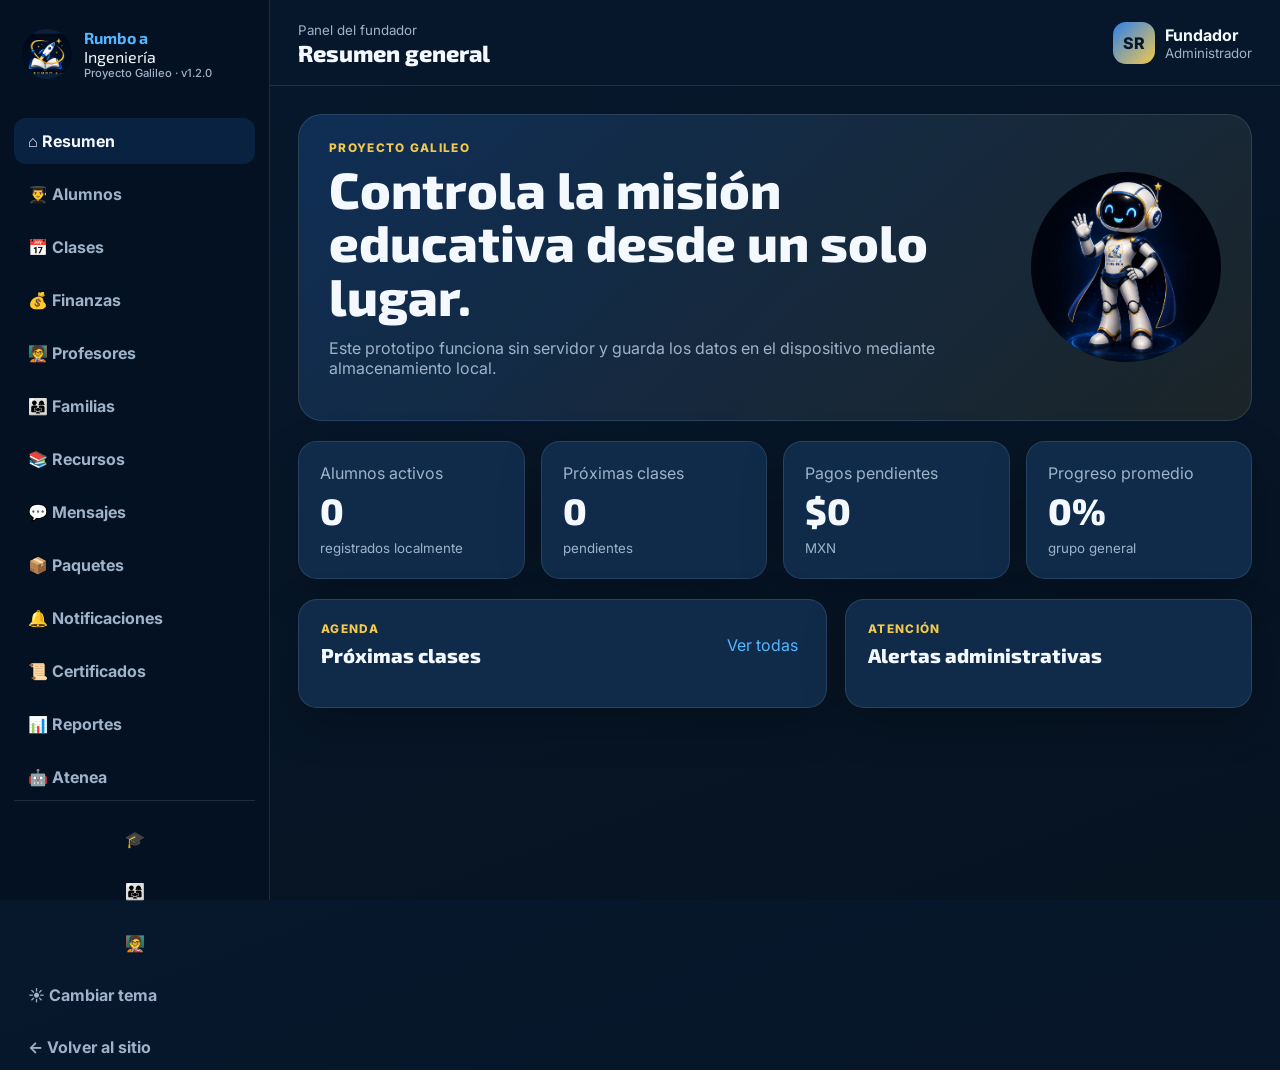
==== commit 45a87652: "Add files via upload" ====
--- a/admin.html
+++ b/admin.html
@@ -4,7 +4,7 @@
   <meta charset="utf-8">
   <meta name="viewport" content="width=device-width,initial-scale=1">
   <meta name="theme-color" content="#07182d">
-  <title>Panel Galileo | Rumbo a Ingeniería v1.1.0</title>
+  <title>Panel Galileo | Rumbo a Ingeniería v1.2.0</title>
   <link rel="icon" href="favicon.png">
   <link rel="preconnect" href="https://fonts.googleapis.com">
   <link rel="preconnect" href="https://fonts.gstatic.com" crossorigin>
@@ -16,16 +16,17 @@
   <div class="admin-splash-orbit"></div>
   <img src="favicon.png" alt="">
   <strong>Panel Galileo</strong>
-  <span>Rumbo a Ingeniería · v1.1.0</span>
+  <span>Rumbo a Ingeniería · v1.2.0</span>
 </div>
 <div class="app-shell">
   <aside class="sidebar" id="sidebar">
-    <a href="index.html" class="brand"><img src="favicon.png" alt=""><span><b>Rumbo a</b> Ingeniería<small>Proyecto Galileo · v1.1.0</small></span></a>
+    <a href="index.html" class="brand"><img src="favicon.png" alt=""><span><b>Rumbo a</b> Ingeniería<small>Proyecto Galileo · v1.2.0</small></span></a>
     <nav>
       <button class="nav-item active" data-view="dashboard">⌂ <span>Resumen</span></button>
       <button class="nav-item" data-view="students">👨‍🎓 <span>Alumnos</span></button>
       <button class="nav-item" data-view="classes">📅 <span>Clases</span></button>
       <button class="nav-item" data-view="payments">💰 <span>Finanzas</span></button>
+      <button class="nav-item" data-view="teachers"><span>🧑‍🏫</span> Profesores</button>
       <button class="nav-item" data-view="families"><span>👨‍👩‍👧</span> Familias</button>
       <button class="nav-item" data-view="resources"><span>📚</span> Recursos</button>
       <button class="nav-item" data-view="messages"><span>💬</span> Mensajes</button>
@@ -36,7 +37,7 @@
       <button class="nav-item" data-view="athena">🤖 <span>Atenea</span></button>
     </nav>
     <div class="sidebar-bottom">
-      <a href="portal.html" class="icon-btn portal-link" title="Portal del alumno">🎓</a><a href="parent.html" class="icon-btn portal-link" title="Portal para padres">👨‍👩‍👧</a><button id="themeToggle">☀ Cambiar tema</button>
+      <a href="portal.html" class="icon-btn portal-link" title="Portal del alumno">🎓</a><a href="parent.html" class="icon-btn portal-link" title="Portal para padres">👨‍👩‍👧</a><a href="teacher.html" class="icon-btn portal-link" title="Portal docente">🧑‍🏫</a><button id="themeToggle">☀ Cambiar tema</button>
       <a href="index.html">← Volver al sitio</a>
     </div>
   </aside>
@@ -195,6 +196,20 @@
 
     
     
+    
+    <section class="view" id="teachers-view">
+      <div class="section-toolbar">
+        <div><p class="eyebrow">Equipo académico</p><h2>Profesores</h2></div>
+        <button id="newTeacherBtn" class="primary">+ Registrar profesor</button>
+      </div>
+      <div class="metrics-grid horizon-metrics">
+        <article class="metric-card"><span>Profesores activos</span><b id="teacherActive">0</b></article>
+        <article class="metric-card"><span>Alumnos asignados</span><b id="teacherStudents">0</b></article>
+        <article class="metric-card"><span>Clases asignadas</span><b id="teacherClasses">0</b></article>
+      </div>
+      <div class="panel"><div id="teachersTable" class="table-wrap"></div></div>
+    </section>
+
     <section class="view" id="families-view"><div class="section-toolbar"><div><p class="eyebrow">Acompañamiento familiar</p><h2>Padres y tutores</h2></div><button id="newGuardianBtn" class="primary">+ Registrar tutor</button></div><div class="metrics-grid horizon-metrics"><article class="metric-card"><span>Tutores registrados</span><b id="guardianCount">0</b></article><article class="metric-card"><span>Accesos activos</span><b id="guardianActive">0</b></article><article class="metric-card"><span>Alumnos vinculados</span><b id="guardianStudents">0</b></article></div><div class="panel"><div id="guardiansTable" class="table-wrap"></div></div></section>
     <section class="view" id="resources-view"><div class="section-toolbar"><div><p class="eyebrow">Biblioteca académica</p><h2>Recursos para alumnos</h2></div><button id="newResourceBtn" class="primary">+ Agregar recurso</button></div><div class="resource-admin-filters"><button class="active" data-resource-filter="all">Todos</button><button data-resource-filter="Matemáticas">Matemáticas</button><button data-resource-filter="Física">Física</button><button data-resource-filter="Inglés">Inglés</button></div><div id="resourcesAdminGrid" class="resource-admin-grid"></div></section>
     <section class="view" id="messages-view"><div class="section-toolbar"><div><p class="eyebrow">Comunicación interna</p><h2>Mensajes</h2></div><button id="newMessageBtn" class="primary">+ Nuevo mensaje</button></div><div class="message-summary"><span><b id="messageTotal">0</b> mensajes</span><span><b id="messageUnread">0</b> pendientes de lectura</span></div><div id="messagesAdminList" class="message-admin-list"></div></section>
@@ -248,7 +263,7 @@
       <div class="athena-smart">
         <aside class="athena-side panel">
           <img src="atenea.jpg" alt="Atenea" class="athena-smart-img">
-          <p class="eyebrow">Atenea Inteligente · v1.1.0</p>
+          <p class="eyebrow">Atenea Inteligente · v1.2.0</p>
           <h2>Asistente administrativa</h2>
           <p class="athena-description">Analiza alumnos, clases, progreso y finanzas usando la información guardada en Galileo.</p>
           <div id="athenaSnapshot" class="athena-snapshot"></div>
@@ -356,6 +371,24 @@
 
 
 
+
+<dialog id="teacherDialog">
+  <form id="teacherForm">
+    <div class="dialog-head"><h2>Registrar profesor</h2><button type="button" data-close="teacherDialog">×</button></div>
+    <div class="form-grid">
+      <label>Nombre completo<input name="name" required></label>
+      <label>Materia principal<select name="subject"><option>Matemáticas</option><option>Física</option><option>Inglés</option><option>Multidisciplinario</option></select></label>
+      <label>Teléfono<input name="phone" inputmode="tel"></label>
+      <label>Correo<input name="email" type="email"></label>
+      <label>PIN de acceso<input name="pin" inputmode="numeric" maxlength="4" pattern="[0-9]{4}" required></label>
+      <label>Estado<select name="status"><option>Activo</option><option>Pausado</option></select></label>
+    </div>
+    <label>Disponibilidad semanal<textarea name="availability" rows="3" placeholder="Lunes a viernes, 5:00–9:00 pm"></textarea></label>
+    <label>Alumnos asignados<select id="teacherStudentsSelect" name="studentIds" multiple size="5"></select></label>
+    <div class="dialog-actions"><button type="button" data-close="teacherDialog">Cancelar</button><button class="primary">Guardar profesor</button></div>
+  </form>
+</dialog>
+
 <dialog id="guardianDialog"><form id="guardianForm"><div class="dialog-head"><h2>Registrar padre o tutor</h2><button type="button" data-close="guardianDialog">×</button></div><label>Alumno<select name="studentId" id="guardianStudent" required></select></label><div class="form-grid"><label>Nombre del tutor<input name="name" required></label><label>Parentesco<select name="relationship"><option>Madre</option><option>Padre</option><option>Tutor legal</option><option>Otro familiar</option></select></label><label>Teléfono<input name="phone" inputmode="tel"></label><label>Correo<input name="email" type="email"></label><label>PIN de acceso<input name="pin" inputmode="numeric" maxlength="4" pattern="[0-9]{4}" required></label><label>Estado<select name="status"><option>Activo</option><option>Pausado</option></select></label></div><label class="check-row"><input name="receiveReports" type="checkbox" checked> Recibir reportes académicos</label><div class="dialog-actions"><button type="button" data-close="guardianDialog">Cancelar</button><button class="primary">Guardar tutor</button></div></form></dialog>
 <dialog id="resourceDialog"><form id="resourceForm"><div class="dialog-head"><h2>Agregar recurso</h2><button type="button" data-close="resourceDialog">×</button></div><div class="form-grid"><label>Título<input name="title" required></label><label>Materia<select name="subject"><option>Matemáticas</option><option>Física</option><option>Inglés</option><option>General</option></select></label><label>Tipo<select name="type"><option>Guía</option><option>Ejercicio</option><option>Video</option><option>Enlace</option><option>Lectura</option></select></label><label>Nivel<select name="level"><option>Primaria</option><option>Secundaria</option><option>Todos</option></select></label></div><label>Descripción<textarea name="description" rows="3" required></textarea></label><label>Enlace o referencia<input name="url" placeholder="https://..."></label><div class="dialog-actions"><button type="button" data-close="resourceDialog">Cancelar</button><button class="primary">Guardar recurso</button></div></form></dialog>
 <dialog id="messageDialog"><form id="messageForm"><div class="dialog-head"><h2>Nuevo mensaje</h2><button type="button" data-close="messageDialog">×</button></div><div class="form-grid"><label>Destinatario<select name="recipientType" id="messageRecipientType"><option value="student">Alumno</option><option value="guardian">Padre o tutor</option><option value="all">Todos</option></select></label><label>Persona<select name="recipientId" id="messageRecipient"></select></label><label>Asunto<input name="subject" required></label><label>Prioridad<select name="priority"><option>Normal</option><option>Importante</option><option>Urgente</option></select></label></div><label>Mensaje<textarea name="body" rows="5" required></textarea></label><div class="dialog-actions"><button type="button" data-close="messageDialog">Cancelar</button><button class="primary">Enviar mensaje</button></div></form></dialog>
--- a/admin.css
+++ b/admin.css
@@ -182,3 +182,10 @@
 
 /* v1.1 Horizonte Familiar */
 .check-row{display:flex!important;align-items:center;gap:10px}.check-row input{width:auto}.guardian-access{font-family:monospace;letter-spacing:.16em;font-weight:800}.resource-admin-filters{display:flex;gap:8px;flex-wrap:wrap;margin-bottom:16px}.resource-admin-filters button.active{background:var(--blue);color:white}.resource-admin-grid{display:grid;grid-template-columns:repeat(auto-fit,minmax(250px,1fr));gap:14px}.resource-admin-card{padding:18px;border:1px solid var(--line);border-radius:17px;background:var(--panel);display:flex;flex-direction:column;gap:9px}.resource-tag{padding:4px 8px;border:1px solid var(--line);border-radius:999px;font-size:.7rem;color:var(--muted)}.resource-admin-card p,.message-admin-card p{color:var(--muted);line-height:1.5}.resource-admin-actions{display:flex;gap:8px;margin-top:auto}.message-summary{display:flex;gap:20px;flex-wrap:wrap;margin-bottom:14px;color:var(--muted)}.message-admin-list{display:grid;gap:10px}.message-admin-card{display:grid;grid-template-columns:auto 1fr auto;gap:13px;padding:16px;border:1px solid var(--line);border-radius:16px;background:var(--panel)}.message-admin-card.unread{border-left:4px solid var(--blue2)}.message-avatar{width:42px;height:42px;border-radius:50%;display:grid;place-items:center;background:rgba(47,128,237,.16)}
+
+/* v1.2 Horizonte Docente */
+.teacher-subject{display:inline-flex;padding:5px 9px;border-radius:999px;background:rgba(47,128,237,.12);color:var(--blue2);font-size:.72rem;font-weight:800}
+.teacher-students{display:flex;gap:5px;flex-wrap:wrap;max-width:260px}
+.teacher-students span{padding:4px 7px;border-radius:999px;border:1px solid var(--line);font-size:.68rem;color:var(--muted)}
+.teacher-pin{font-family:monospace;letter-spacing:.15em;font-weight:800}
+#teacherStudentsSelect{min-height:125px}
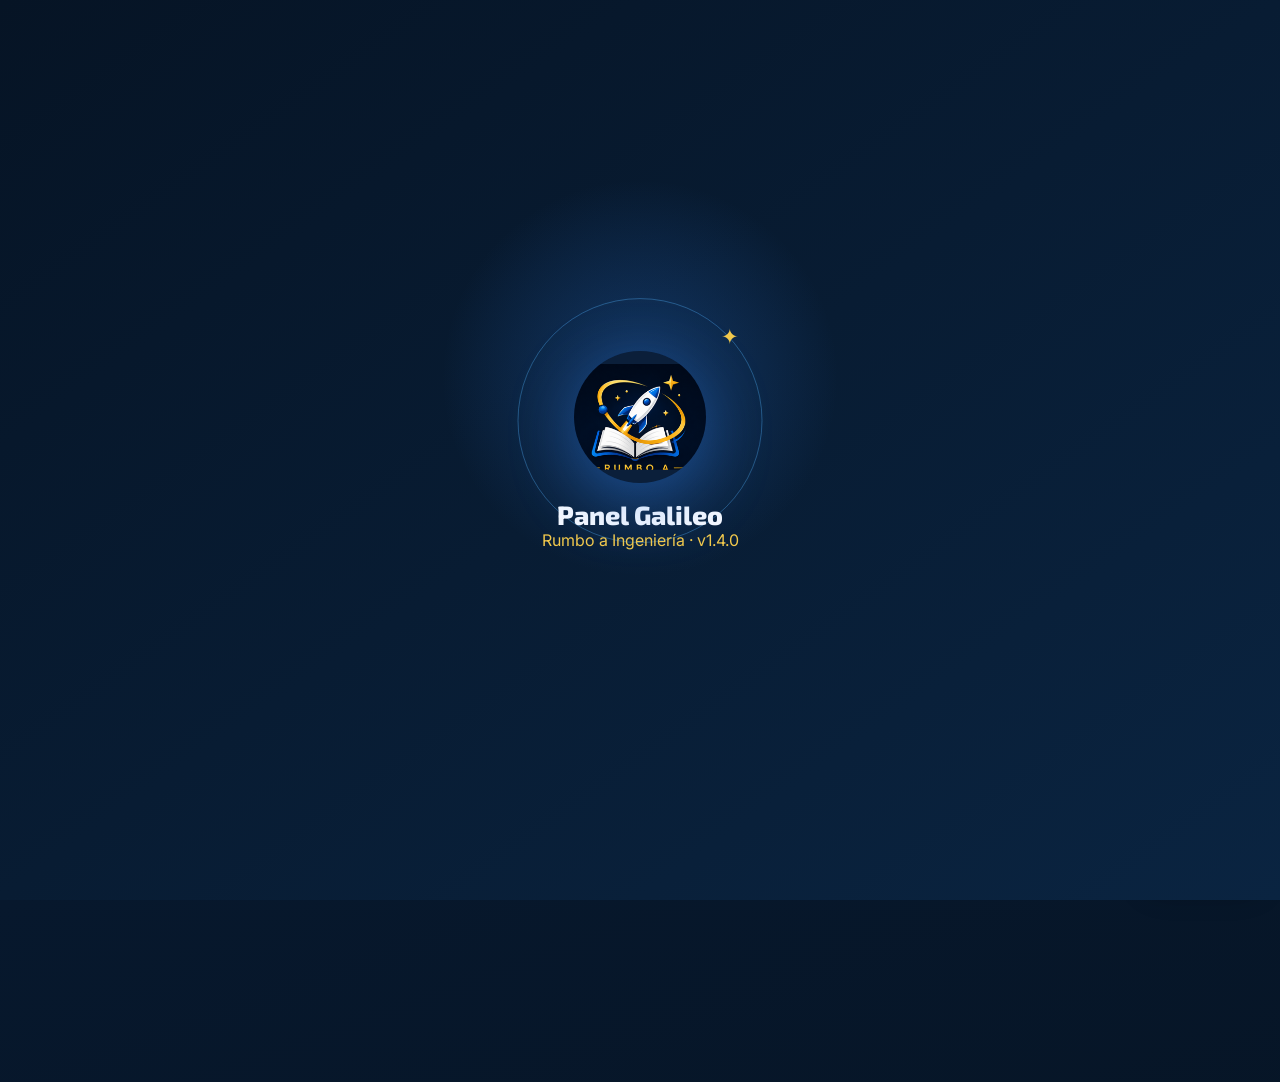
==== commit 3b7904aa: "Add files via upload" ====
--- a/admin.html
+++ b/admin.html
@@ -4,7 +4,7 @@
   <meta charset="utf-8">
   <meta name="viewport" content="width=device-width,initial-scale=1">
   <meta name="theme-color" content="#07182d">
-  <title>Panel Galileo | Rumbo a Ingeniería v1.2.0</title>
+  <title>Panel Galileo | Rumbo a Ingeniería v1.4.0</title>
   <link rel="icon" href="favicon.png">
   <link rel="preconnect" href="https://fonts.googleapis.com">
   <link rel="preconnect" href="https://fonts.gstatic.com" crossorigin>
@@ -16,11 +16,11 @@
   <div class="admin-splash-orbit"></div>
   <img src="favicon.png" alt="">
   <strong>Panel Galileo</strong>
-  <span>Rumbo a Ingeniería · v1.2.0</span>
+  <span>Rumbo a Ingeniería · v1.4.0</span>
 </div>
 <div class="app-shell">
   <aside class="sidebar" id="sidebar">
-    <a href="index.html" class="brand"><img src="favicon.png" alt=""><span><b>Rumbo a</b> Ingeniería<small>Proyecto Galileo · v1.2.0</small></span></a>
+    <a href="index.html" class="brand"><img src="favicon.png" alt=""><span><b>Rumbo a</b> Ingeniería<small>Proyecto Galileo · v1.4.0</small></span></a>
     <nav>
       <button class="nav-item active" data-view="dashboard">⌂ <span>Resumen</span></button>
       <button class="nav-item" data-view="students">👨‍🎓 <span>Alumnos</span></button>
@@ -263,7 +263,7 @@
       <div class="athena-smart">
         <aside class="athena-side panel">
           <img src="atenea.jpg" alt="Atenea" class="athena-smart-img">
-          <p class="eyebrow">Atenea Inteligente · v1.2.0</p>
+          <p class="eyebrow">Atenea Inteligente · v1.4.0</p>
           <h2>Asistente administrativa</h2>
           <p class="athena-description">Analiza alumnos, clases, progreso y finanzas usando la información guardada en Galileo.</p>
           <div id="athenaSnapshot" class="athena-snapshot"></div>
@@ -449,5 +449,6 @@
 </dialog>
 <div id="toastRegion" class="toast-region" aria-live="polite"></div>
 
+<a href="campus.html" class="campus-floating-link" title="Campus virtual">🏫 Campus</a>
 </body>
 </html>
--- a/admin.css
+++ b/admin.css
@@ -189,3 +189,7 @@
 .teacher-students span{padding:4px 7px;border-radius:999px;border:1px solid var(--line);font-size:.68rem;color:var(--muted)}
 .teacher-pin{font-family:monospace;letter-spacing:.15em;font-weight:800}
 #teacherStudentsSelect{min-height:125px}
+
+.campus-floating-link{position:fixed;right:18px;bottom:18px;z-index:90;padding:11px 15px;border-radius:999px;background:#2f80ed;color:white;text-decoration:none;font-weight:800;box-shadow:0 10px 28px rgba(0,0,0,.3)}
+
+.live-room-card{padding:16px;border:1px solid var(--line);border-radius:16px;background:var(--panel);display:grid;grid-template-columns:1fr auto;gap:12px;margin-bottom:10px}.live-room-actions{display:flex;gap:7px;flex-wrap:wrap}@media(max-width:700px){.live-room-card{grid-template-columns:1fr}}
